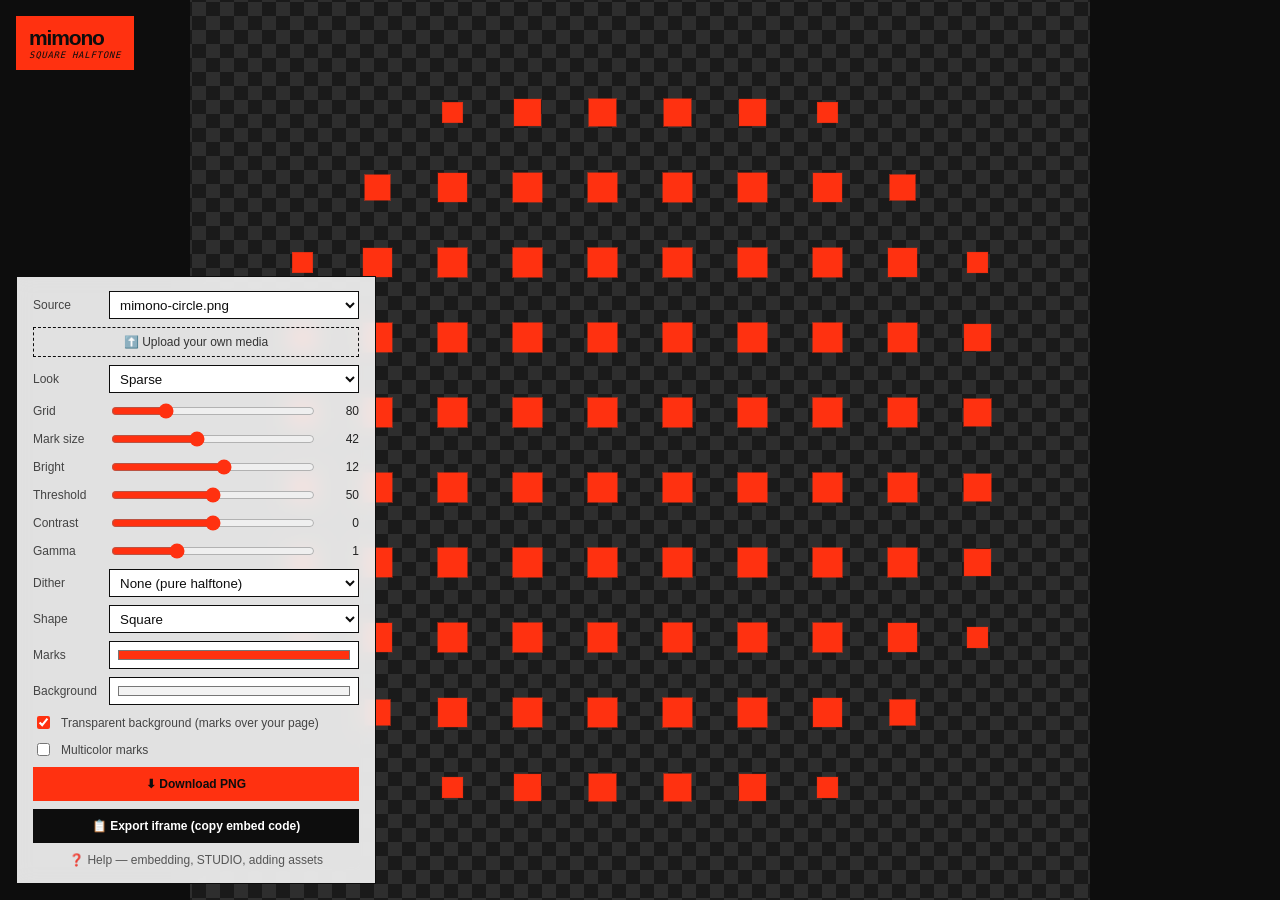
==== webgl/index.html @ 33c5feed "Expand halftone detail range" ====
<!DOCTYPE html>
<html lang="en">
<head>
  <meta charset="UTF-8">
  <meta name="viewport" content="width=device-width, initial-scale=1.0">
  <title>mimono halftone playground</title>
  <style>
    :root {
      --base-gray: #f3f3f3;
      --play-red: #ff3110;
      --text-red: #c32308;
      --ink: #0d0d0d;
    }
    * { box-sizing: border-box; }
    body {
      margin: 0;
      font-family: 'Inter', 'Helvetica', -apple-system, BlinkMacSystemFont, sans-serif;
      min-height: 100vh;
      display: grid;
      place-items: center;
      overflow: hidden;
      background: var(--ink);
      color: var(--ink);
    }

    /* Keep the stage 1:1 so the default artwork stays geometrically balanced. */
    .hero {
      position: relative;
      width: min(100vw, 100vh);
      aspect-ratio: 1;
      background: var(--base-gray);
      overflow: hidden;
    }
    .hero halftone-fx {
      position: absolute;
      inset: 0;
      z-index: 0;
    }
    /* Checkerboard shows through when the background is transparent */
    .hero.checker {
      background: repeating-conic-gradient(#1a1a1a 0% 25%, #2e2e2e 0% 50%) 50% / 28px 28px;
    }
    .brand-lockup {
      position: fixed;
      top: 16px;
      left: 16px;
      z-index: 11;
      display: grid;
      gap: 3px;
      padding: 11px 13px 10px;
      background: var(--play-red);
      color: var(--ink);
      line-height: 1;
    }
    .brand-name {
      font-size: 21px;
      font-weight: 800;
      letter-spacing: -0.055em;
    }
    .brand-concept {
      font-family: 'IBM Plex Mono', ui-monospace, 'SFMono-Regular', monospace;
      font-size: 9px;
      font-style: italic;
      letter-spacing: 0.08em;
      text-transform: uppercase;
    }
    /* Control panel */
    .panel {
      position: fixed;
      bottom: 16px;
      left: 16px;
      z-index: 10;
      background: rgba(243, 243, 243, 0.92);
      backdrop-filter: blur(10px);
      border: 1px solid var(--ink);
      padding: 14px 16px;
      display: grid;
      grid-template-columns: auto 1fr auto;
      gap: 8px 12px;
      align-items: center;
      font-size: 12px;
      width: min(360px, calc(100vw - 32px));
    }
    .panel label { color: #444; }
    .panel input[type="range"] { width: 100%; accent-color: var(--play-red); }
    .panel input[type="checkbox"] { accent-color: var(--play-red); }
    .panel output { min-width: 34px; text-align: right; color: #222; font-variant-numeric: tabular-nums; }
    .panel select, .panel input[type="color"] {
      grid-column: 2 / 4;
      background: #fff; color: var(--ink); border: 1px solid var(--ink);
      border-radius: 0; padding: 4px 6px; width: 100%; height: 28px;
    }
    .panel .row-check { grid-column: 1 / 4; display: flex; gap: 8px; align-items: center; color: #444; }
    .panel .help-link {
      grid-column: 1 / 4; text-align: center; color: #555;
      text-decoration: none; padding: 2px;
    }
    .panel .help-link:hover { color: var(--text-red); }
    .panel .export-btn {
      grid-column: 1 / 4; padding: 9px; border: 1px solid var(--play-red); border-radius: 0;
      background: var(--play-red); color: var(--ink); font-weight: 700; font-size: 12px; cursor: pointer;
    }
    .panel .export-btn:hover { background: var(--ink); border-color: var(--ink); color: #fff; }
    .panel .embed-btn { background: var(--ink); border-color: var(--ink); color: #fff; }
    .panel .embed-btn:hover { background: var(--play-red); border-color: var(--play-red); color: var(--ink); }
    .panel .upload-btn {
      grid-column: 1 / 4; padding: 7px; border: 1px dashed var(--ink); border-radius: 0;
      background: transparent; color: #333; font-size: 12px; cursor: pointer;
    }
    .panel .upload-btn:hover { border-color: var(--play-red); color: var(--text-red); }
    .panel .upload-btn:disabled { cursor: wait; opacity: 0.6; }
    .panel .upload-btn.error { border-color: #a00; color: #a00; }
    @media (min-width: 601px) and (max-height: 520px) {
      .panel { max-height: calc(100vh - 32px); overflow-y: auto; }
      .brand-lockup { left: auto; right: 16px; }
    }
    @media (max-width: 600px) {
      body {
        display: block;
        min-height: 100vh;
        overflow-x: hidden;
        overflow-y: auto;
        background: var(--base-gray);
      }
      .hero { width: 100vw; }
      .brand-lockup {
        position: absolute;
        top: 12px;
        left: 12px;
      }
      .panel {
        position: relative;
        inset: auto;
        width: 100%;
        max-height: none;
        overflow: visible;
        border-right: 0;
        border-bottom: 0;
        border-left: 0;
      }
    }
  </style>
</head>
<body>

  <section class="hero checker">
    <halftone-fx id="fx"
      src="./assets/mimono-circle.png"
      grid="80"
      shape="square"
      threshold="50"
      mark-size="42"
      brightness="12"
      dot-color="#ff3110"
      background="transparent"></halftone-fx>
  </section>

  <div class="brand-lockup" aria-label="mimono">
    <span class="brand-name">mimono</span>
    <span class="brand-concept">square halftone</span>
  </div>

  <div class="panel">
    <label for="srcSelect">Source</label>
    <select id="srcSelect">
      <option value="./assets/mimono-circle.png" selected>mimono-circle.png</option>
      <option value="./assets/mimono-radial-gradient.png">mimono-radial-gradient.png</option>
      <option value="./assets/demo.mp4">demo.mp4</option>
      <option value="./assets/horse.mp4">horse.mp4</option>
    </select>

    <button class="upload-btn" id="uploadBtn" type="button">⬆️ Upload your own media</button>
    <input type="file" id="uploadInput" accept="image/png,image/jpeg,image/webp,image/gif,image/avif,video/mp4,video/webm,video/quicktime" hidden>

    <label for="preset">Look</label>
    <select id="preset">
      <option value="custom">Custom</option>
      <option value="sparse" selected>Sparse</option>
      <option value="detail">High detail</option>
      <option value="artistic">Artistic grain</option>
    </select>

    <label for="grid">Grid</label>
    <input type="range" id="grid" min="1" max="320" value="80">
    <output id="gridOut">80</output>

    <label for="markSize">Mark size</label>
    <input type="range" id="markSize" min="1" max="100" value="42">
    <output id="markSizeOut">42</output>

    <label for="brightness">Bright</label>
    <input type="range" id="brightness" min="-100" max="100" value="12">
    <output id="brightnessOut">12</output>

    <label for="threshold">Threshold</label>
    <input type="range" id="threshold" min="0" max="100" value="50">
    <output id="thresholdOut">50</output>

    <label for="contrast">Contrast</label>
    <input type="range" id="contrast" min="-100" max="100" value="0">
    <output id="contrastOut">0</output>

    <label for="gamma">Gamma</label>
    <input type="range" id="gamma" min="0.1" max="3" step="0.1" value="1">
    <output id="gammaOut">1</output>

    <label for="dither">Dither</label>
    <select id="dither">
      <option value="none" selected>None (pure halftone)</option>
      <option value="bayer4">Bayer 4&times;4 (retro)</option>
      <option value="bayer8">Bayer 8&times;8 (finer)</option>
      <option value="grain">Grain (blue-noise, stable)</option>
      <option value="noise">Noise (animated flicker)</option>
    </select>

    <label for="shape">Shape</label>
    <select id="shape">
      <option value="square" selected>Square</option>
      <option value="circle">Circle (legacy)</option>
    </select>

    <label for="dotColor">Marks</label>
    <input type="color" id="dotColor" value="#ff3110">

    <label for="bgColor">Background</label>
    <input type="color" id="bgColor" value="#f3f3f3" disabled>

    <div class="row-check">
      <input type="checkbox" id="transparentBg" checked>
      <label for="transparentBg">Transparent background (marks over your page)</label>
    </div>

    <div class="row-check">
      <input type="checkbox" id="multicolor">
      <label for="multicolor">Multicolor marks</label>
    </div>

    <button class="export-btn" id="downloadPng">⬇ Download PNG</button>
    <button class="export-btn embed-btn" id="exportIframe">📋 Export iframe (copy embed code)</button>

    <a class="help-link" href="./help.html">❓ Help — embedding, STUDIO, adding assets</a>
  </div>

  <script src="./halftone-fx.js"></script>
  <script>
    const fx = document.getElementById('fx');
    const presetSelect = document.getElementById('preset');
    let applyingPreset = false;
    const bind = (id, attr) => {
      const el = document.getElementById(id);
      const out = document.getElementById(id + 'Out');
      el.addEventListener('input', () => {
        fx.setAttribute(attr, el.value);
        if (out) out.textContent = el.value;
        if (!applyingPreset) presetSelect.value = 'custom';
      });
    };
    bind('grid', 'grid');
    bind('markSize', 'mark-size');
    bind('brightness', 'brightness');
    bind('threshold', 'threshold');
    bind('contrast', 'contrast');
    bind('gamma', 'gamma');
    bind('dither', 'dither');
    bind('shape', 'shape');
    bind('dotColor', 'dot-color');
    bind('bgColor', 'background');

    const PRESETS = {
      sparse:   { grid: 80, markSize: 42, brightness: 12, threshold: 50, contrast: 0,  gamma: 1, dither: 'none' },
      detail:   { grid: 3,  markSize: 78, brightness: 0,  threshold: 0,  contrast: 10, gamma: 1, dither: 'none' },
      artistic: { grid: 3,  markSize: 55, brightness: 20, threshold: 0,  contrast: 15, gamma: 1, dither: 'grain' },
    };
    presetSelect.addEventListener('change', () => {
      const values = PRESETS[presetSelect.value];
      if (!values) return;
      applyingPreset = true;
      for (const [id, value] of Object.entries(values)) {
        const el = document.getElementById(id);
        el.value = value;
        el.dispatchEvent(new Event('input', { bubbles: true }));
      }
      applyingPreset = false;
    });

    document.getElementById('multicolor').addEventListener('change', e => {
      e.target.checked ? fx.setAttribute('multicolor', '') : fx.removeAttribute('multicolor');
    });

    const bgColorInput = document.getElementById('bgColor');
    document.getElementById('transparentBg').addEventListener('change', e => {
      bgColorInput.disabled = e.target.checked;
      fx.setAttribute('background', e.target.checked ? 'transparent' : bgColorInput.value);
      document.querySelector('.hero').classList.toggle('checker', e.target.checked);
    });

    // Track what's playing so Export iframe can reference it by URL.
    let currentSrc = './assets/mimono-circle.png';

    document.getElementById('srcSelect').addEventListener('change', e => {
      currentSrc = e.target.value;
      fx.removeAttribute('type');
      fx.setAttribute('src', currentSrc);
    });

    // Populate the Source dropdown from the repo's assets folder on GitHub,
    // so committing a new file there makes it appear here — no code changes.
    const ASSETS_API = 'https://api.github.com/repos/playbox-dev/halftone-dithering-fx/contents/webgl/assets';
    const MEDIA_RE = /\.(mp4|webm|ogv|mov|m4v|png|jpe?g|gif|webp|avif)$/i;
    (async () => {
      try {
        const r = await fetch(ASSETS_API, { headers: { Accept: 'application/vnd.github+json' } });
        if (!r.ok) return; // keep the built-in options
        const repoNames = (await r.json())
          .filter(f => f.type === 'file' && MEDIA_RE.test(f.name))
          .map(f => f.name);
        if (!repoNames.length) return;
        const sel = document.getElementById('srcSelect');
        // Preserve bundled options during the short GitHub API cache window after deploy.
        const bundledNames = [...sel.options]
          .filter(o => o.value.startsWith('./assets/'))
          .map(o => o.value.slice('./assets/'.length));
        const names = [...new Set([...bundledNames, ...repoNames])];
        names.sort((a, b) => {
          if (a === 'mimono-circle.png') return -1;
          if (b === 'mimono-circle.png') return 1;
          return a.localeCompare(b);
        });
        // Keep uploaded entries (absolute URLs) — repo-asset options are rebuilt.
        const uploaded = [...sel.options].filter(o => /^https?:/i.test(o.value));
        sel.innerHTML = '';
        for (const n of names) {
          const o = document.createElement('option');
          o.value = './assets/' + n;
          o.textContent = n;
          sel.appendChild(o);
        }
        for (const o of uploaded) sel.appendChild(o);
        if (/^https?:/i.test(currentSrc)) {
          sel.value = currentSrc;
        } else {
          const currentName = currentSrc.startsWith('./assets/')
            ? currentSrc.slice('./assets/'.length) : '';
          sel.value = currentName && names.includes(currentName)
            ? currentSrc
            : names.includes('mimono-circle.png')
              ? './assets/mimono-circle.png' : './assets/' + names[0];
          if (sel.value !== currentSrc) sel.dispatchEvent(new Event('change'));
        }
      } catch { /* offline — built-in options remain */ }
    })();

    // --- Upload your own media ---
    // Files go through a rate-limited Supabase Edge Function (max 50MB,
    // image/video only) and come back as a public URL, so exported embeds
    // work anywhere — not just with the repo's bundled assets.
    // The anon key is public by design; the function enforces all limits.
    const UPLOAD_ENDPOINT = 'https://kscnqkuxhelifwdwsvmp.supabase.co/functions/v1/halftone-upload';
    const UPLOAD_ANON_KEY = 'eyJhbGciOiJIUzI1NiIsInR5cCI6IkpXVCJ9.eyJpc3MiOiJzdXBhYmFzZSIsInJlZiI6ImtzY25xa3V4aGVsaWZ3ZHdzdm1wIiwicm9sZSI6ImFub24iLCJpYXQiOjE3NzE2NTAzMzIsImV4cCI6MjA4NzIyNjMzMn0.qsmzoiMhF3S-9sqVNAZLSNPVSW8iq_Fa54GVrpG9yKY';
    const UPLOAD_MAX_BYTES = 50 * 1024 * 1024;

    const uploadBtn = document.getElementById('uploadBtn');
    const uploadInput = document.getElementById('uploadInput');
    const uploadIdle = uploadBtn.textContent;

    let uploadStatusTimer = 0;
    function uploadStatus(text, isError) {
      clearTimeout(uploadStatusTimer); // a stale reset must not clobber this status
      uploadBtn.textContent = text;
      uploadBtn.classList.toggle('error', !!isError);
      if (isError) uploadStatusTimer = setTimeout(() => {
        uploadBtn.textContent = uploadIdle;
        uploadBtn.classList.remove('error');
      }, 4000);
    }

    uploadBtn.addEventListener('click', () => uploadInput.click());
    uploadInput.addEventListener('change', async () => {
      const file = uploadInput.files[0];
      uploadInput.value = '';
      if (!file) return;
      if (file.size > UPLOAD_MAX_BYTES) return uploadStatus('✗ Over the 50MB limit', true);

      uploadBtn.disabled = true;
      uploadStatus('⏳ Uploading…');
      try {
        const r = await fetch(UPLOAD_ENDPOINT, {
          method: 'POST',
          headers: {
            Authorization: 'Bearer ' + UPLOAD_ANON_KEY,
            'Content-Type': file.type || 'application/octet-stream',
          },
          body: file,
        });
        const data = await r.json().catch(() => ({}));
        if (!r.ok) throw new Error(data.error || ('Upload failed (' + r.status + ')'));

        const sel = document.getElementById('srcSelect');
        const o = document.createElement('option');
        o.value = data.url;
        o.textContent = '⬆ ' + file.name;
        sel.appendChild(o);
        sel.value = data.url;
        sel.dispatchEvent(new Event('change'));
        uploadStatus(uploadIdle);
      } catch (err) {
        uploadStatus('✗ ' + err.message, true);
      } finally {
        uploadBtn.disabled = false;
      }
    });

    // --- Download PNG ---
    const downloadBtn = document.getElementById('downloadPng');
    downloadBtn.addEventListener('click', async () => {
      const label = downloadBtn.textContent;
      downloadBtn.disabled = true;
      downloadBtn.textContent = 'Rendering PNG…';
      try {
        const blob = await fx.snapshot();
        const url = URL.createObjectURL(blob);
        const link = document.createElement('a');
        link.href = url;
        link.download = 'mimono-halftone.png';
        document.body.appendChild(link);
        link.click();
        link.remove();
        setTimeout(() => URL.revokeObjectURL(url), 1000);
        downloadBtn.textContent = '✓ PNG downloaded';
      } catch (err) {
        console.error(err);
        downloadBtn.textContent = '✗ Download failed';
      } finally {
        downloadBtn.disabled = false;
        setTimeout(() => { downloadBtn.textContent = label; }, 2500);
      }
    });

    // --- Export iframe ---
    // Emits only params that differ from embed.html's defaults, so URLs stay short.
    const EMBED_DEFAULTS = { src: './assets/mimono-circle.png', grid: '80', shape: 'square',
                             size: '42', threshold: '50', dot: 'ff3110', bg: 'transparent', brightness: '12',
                             contrast: '0', gamma: '1', dither: 'none' };
    const CANONICAL_EMBED = 'https://playbox-dev.github.io/halftone-dithering-fx/webgl/embed.html';

    function buildEmbedCode() {
      const local = /^(localhost|127\.|0\.0\.0\.0|\[::1\])/.test(location.hostname);
      const base = local ? CANONICAL_EMBED : new URL('embed.html', location.href).href;
      const p = new URLSearchParams();
      if (currentSrc !== EMBED_DEFAULTS.src) p.set('src', currentSrc);
      const vals = {
        grid: document.getElementById('grid').value,
        shape: document.getElementById('shape').value,
        size: document.getElementById('markSize').value,
        threshold: document.getElementById('threshold').value,
        dot: document.getElementById('dotColor').value.slice(1),
        bg: document.getElementById('transparentBg').checked
          ? 'transparent' : document.getElementById('bgColor').value.slice(1),
        brightness: document.getElementById('brightness').value,
        contrast: document.getElementById('contrast').value,
        gamma: document.getElementById('gamma').value,
        dither: document.getElementById('dither').value,
      };
      for (const [k, v] of Object.entries(vals)) {
        if (v !== EMBED_DEFAULTS[k]) p.set(k, v);
      }
      if (document.getElementById('multicolor').checked) p.set('multicolor', '');
      const q = p.toString().replace(/=(?=&|$)/g, '').replace(/%2F/gi, '/');
      return `<iframe src="${base}${q ? '?' + q : ''}"\n` +
             `        style="width:100%;aspect-ratio:1/1;display:block;border:0;pointer-events:none"\n` +
             `        allow="autoplay" loading="lazy" title="mimono halftone visual"></iframe>`;
    }

    const exportBtn = document.getElementById('exportIframe');
    exportBtn.addEventListener('click', async () => {
      const code = buildEmbedCode();
      window.__lastExport = code;
      const label = exportBtn.textContent;
      const done = '✓ Copied! Paste into your site builder';
      try {
        await navigator.clipboard.writeText(code);
        exportBtn.textContent = done;
      } catch {
        window.prompt('Copy the embed code:', code);
        exportBtn.textContent = done;
      }
      setTimeout(() => { exportBtn.textContent = label; }, 2500);
    });
  </script>
</body>
</html>
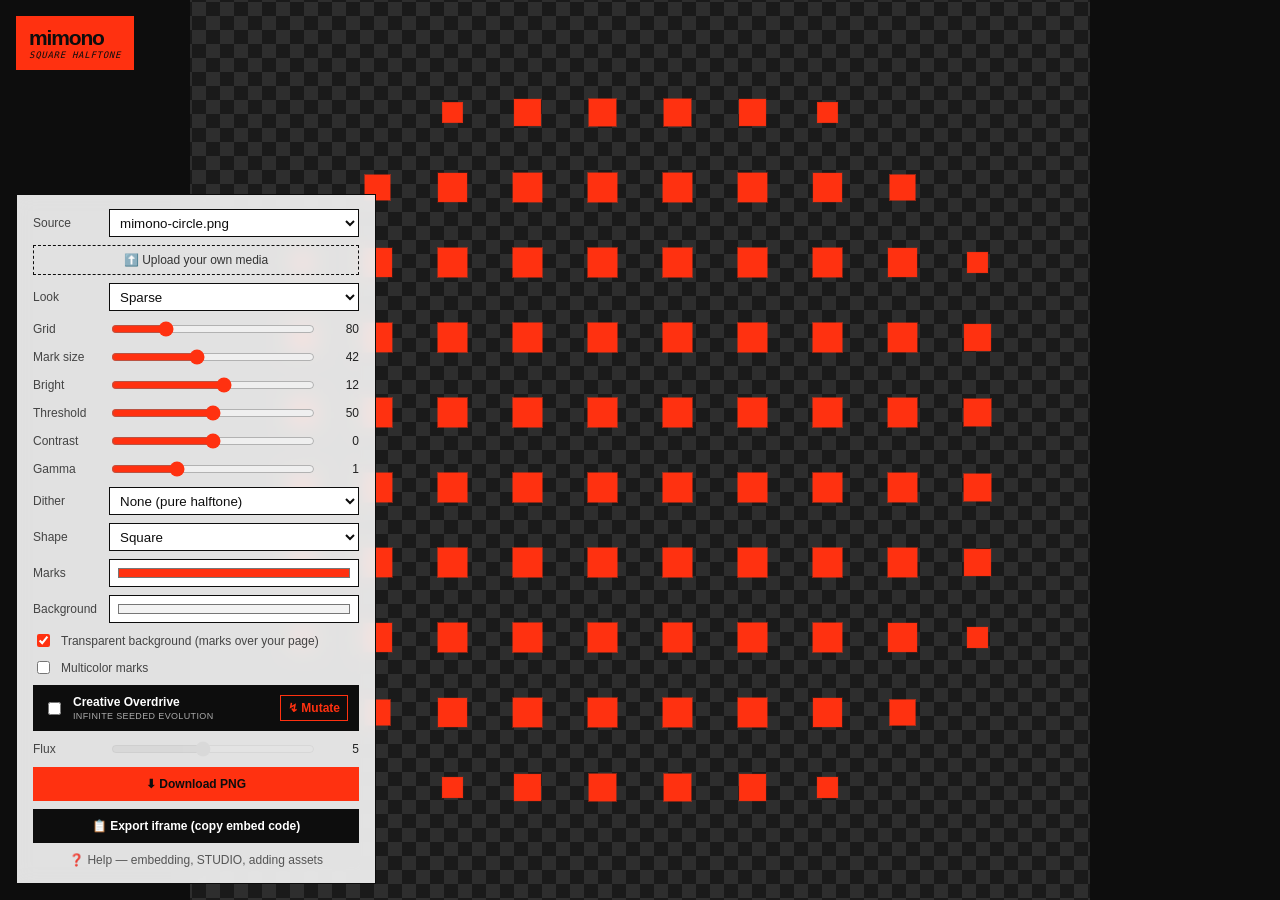
==== commit 5a5979fa: "Add Creative Overdrive mode" ====
--- a/webgl/index.html
+++ b/webgl/index.html
@@ -110,6 +110,27 @@
     .panel .upload-btn:hover { border-color: var(--play-red); color: var(--text-red); }
     .panel .upload-btn:disabled { cursor: wait; opacity: 0.6; }
     .panel .upload-btn.error { border-color: #a00; color: #a00; }
+    .panel .overdrive-row {
+      grid-column: 1 / 4;
+      display: grid;
+      grid-template-columns: auto 1fr auto;
+      gap: 9px;
+      align-items: center;
+      padding: 9px 10px;
+      border: 1px solid var(--ink);
+      background: var(--ink);
+      color: #fff;
+    }
+    .panel .overdrive-row label { display: grid; gap: 2px; color: #fff; cursor: pointer; }
+    .panel .overdrive-row small { color: #aaa; font-size: 9px; letter-spacing: 0.04em; text-transform: uppercase; }
+    .panel .overdrive-row button {
+      border: 1px solid var(--play-red); border-radius: 0; padding: 5px 7px;
+      background: transparent; color: var(--play-red); font: inherit; font-weight: 700; cursor: pointer;
+    }
+    .panel .overdrive-row.active { background: var(--play-red); color: var(--ink); }
+    .panel .overdrive-row.active label, .panel .overdrive-row.active small { color: var(--ink); }
+    .panel .overdrive-row.active button { border-color: var(--ink); color: var(--ink); }
+    .panel input[type="range"]:disabled { opacity: 0.35; }
     @media (min-width: 601px) and (max-height: 520px) {
       .panel { max-height: calc(100vh - 32px); overflow-y: auto; }
       .brand-lockup { left: auto; right: 16px; }
@@ -178,6 +199,11 @@
       <option value="sparse" selected>Sparse</option>
       <option value="detail">High detail</option>
       <option value="artistic">Artistic grain</option>
+      <option value="newsprint">Newsprint</option>
+      <option value="constellation">Constellation</option>
+      <option value="softfield">Soft field</option>
+      <option value="hardcontrast">Hard contrast</option>
+      <option value="mosaic">Mosaic</option>
     </select>
 
     <label for="grid">Grid</label>
@@ -235,6 +261,19 @@
       <label for="multicolor">Multicolor marks</label>
     </div>
 
+    <div class="overdrive-row" id="overdriveRow">
+      <input type="checkbox" id="overdrive">
+      <label for="overdrive">
+        <strong>Creative Overdrive</strong>
+        <small>Infinite seeded evolution</small>
+      </label>
+      <button type="button" id="mutateOverdrive" title="Generate a new deterministic variation">↯ Mutate</button>
+    </div>
+
+    <label for="flux">Flux</label>
+    <input type="range" id="flux" min="1" max="10" value="5" disabled>
+    <output id="fluxOut">5</output>
+
     <button class="export-btn" id="downloadPng">⬇ Download PNG</button>
     <button class="export-btn embed-btn" id="exportIframe">📋 Export iframe (copy embed code)</button>
 
@@ -245,14 +284,35 @@
   <script>
     const fx = document.getElementById('fx');
     const presetSelect = document.getElementById('preset');
+    const overdriveToggle = document.getElementById('overdrive');
+    const overdriveRow = document.getElementById('overdriveRow');
+    const fluxInput = document.getElementById('flux');
+    const fluxOut = document.getElementById('fluxOut');
     let applyingPreset = false;
+
+    function setOverdrive(enabled) {
+      overdriveToggle.checked = enabled;
+      fluxInput.disabled = !enabled;
+      overdriveRow.classList.toggle('active', enabled);
+      if (enabled) {
+        if (!fx.hasAttribute('seed')) fx.setAttribute('seed', String(randomSeed()));
+        fx.setAttribute('flux', fluxInput.value);
+        fx.setAttribute('overdrive', '');
+      } else {
+        fx.removeAttribute('overdrive');
+      }
+    }
+
     const bind = (id, attr) => {
       const el = document.getElementById(id);
       const out = document.getElementById(id + 'Out');
       el.addEventListener('input', () => {
         fx.setAttribute(attr, el.value);
         if (out) out.textContent = el.value;
-        if (!applyingPreset) presetSelect.value = 'custom';
+        if (!applyingPreset) {
+          presetSelect.value = 'custom';
+          if (overdriveToggle.checked) setOverdrive(false);
+        }
       });
     };
     bind('grid', 'grid');
@@ -267,15 +327,27 @@
     bind('bgColor', 'background');
 
     const PRESETS = {
-      sparse:   { grid: 80, markSize: 42, brightness: 12, threshold: 50, contrast: 0,  gamma: 1, dither: 'none' },
-      detail:   { grid: 3,  markSize: 78, brightness: 0,  threshold: 0,  contrast: 10, gamma: 1, dither: 'none' },
-      artistic: { grid: 3,  markSize: 55, brightness: 20, threshold: 0,  contrast: 15, gamma: 1, dither: 'grain' },
+      sparse:        { grid: 80, markSize: 42, brightness: 12, threshold: 50, contrast: 0,  gamma: 1,   dither: 'none',   shape: 'square', multicolor: false },
+      detail:        { grid: 3,  markSize: 78, brightness: 0,  threshold: 0,  contrast: 10, gamma: 1,   dither: 'none',   shape: 'square', multicolor: false },
+      artistic:      { grid: 3,  markSize: 55, brightness: 20, threshold: 0,  contrast: 15, gamma: 1,   dither: 'grain',  shape: 'square', multicolor: false },
+      newsprint:     { grid: 6,  markSize: 82, brightness: 6,  threshold: 0,  contrast: 38, gamma: 0.9, dither: 'bayer4', shape: 'square', multicolor: false },
+      constellation: { grid: 5,  markSize: 38, brightness: 26, threshold: 0,  contrast: 26, gamma: 1.2, dither: 'grain',  shape: 'square', multicolor: false },
+      softfield:     { grid: 11, markSize: 72, brightness: 18, threshold: 4,  contrast: -8, gamma: 1.6, dither: 'none',   shape: 'square', multicolor: false },
+      hardcontrast:  { grid: 4,  markSize: 90, brightness: -4, threshold: 3,  contrast: 58, gamma: 0.8, dither: 'bayer8', shape: 'square', multicolor: false },
+      mosaic:        { grid: 28, markSize: 92, brightness: 0,  threshold: 12, contrast: 34, gamma: 0.9, dither: 'none',   shape: 'square', multicolor: false },
     };
     presetSelect.addEventListener('change', () => {
       const values = PRESETS[presetSelect.value];
       if (!values) return;
+      setOverdrive(false);
       applyingPreset = true;
       for (const [id, value] of Object.entries(values)) {
+        if (id === 'multicolor') {
+          const input = document.getElementById('multicolor');
+          input.checked = value;
+          input.dispatchEvent(new Event('change', { bubbles: true }));
+          continue;
+        }
         const el = document.getElementById(id);
         el.value = value;
         el.dispatchEvent(new Event('input', { bubbles: true }));
@@ -285,6 +357,23 @@
 
     document.getElementById('multicolor').addEventListener('change', e => {
       e.target.checked ? fx.setAttribute('multicolor', '') : fx.removeAttribute('multicolor');
+      if (!applyingPreset) presetSelect.value = 'custom';
+    });
+
+    function randomSeed() {
+      const values = new Uint32Array(1);
+      crypto.getRandomValues(values);
+      return values[0] || 1;
+    }
+
+    overdriveToggle.addEventListener('change', () => setOverdrive(overdriveToggle.checked));
+    fluxInput.addEventListener('input', () => {
+      fluxOut.textContent = fluxInput.value;
+      fx.setAttribute('flux', fluxInput.value);
+    });
+    document.getElementById('mutateOverdrive').addEventListener('click', () => {
+      fx.setAttribute('seed', String(randomSeed()));
+      setOverdrive(true);
     });
 
     const bgColorInput = document.getElementById('bgColor');
@@ -465,6 +554,11 @@
         if (v !== EMBED_DEFAULTS[k]) p.set(k, v);
       }
       if (document.getElementById('multicolor').checked) p.set('multicolor', '');
+      if (overdriveToggle.checked) {
+        p.set('overdrive', '1');
+        p.set('flux', fluxInput.value);
+        p.set('seed', fx.getAttribute('seed') || '1');
+      }
       const q = p.toString().replace(/=(?=&|$)/g, '').replace(/%2F/gi, '/');
       return `<iframe src="${base}${q ? '?' + q : ''}"\n` +
              `        style="width:100%;aspect-ratio:1/1;display:block;border:0;pointer-events:none"\n` +
@@ -475,6 +569,7 @@
     exportBtn.addEventListener('click', async () => {
       const code = buildEmbedCode();
       window.__lastExport = code;
+      exportBtn.dataset.lastExport = code;
       const label = exportBtn.textContent;
       const done = '✓ Copied! Paste into your site builder';
       try {
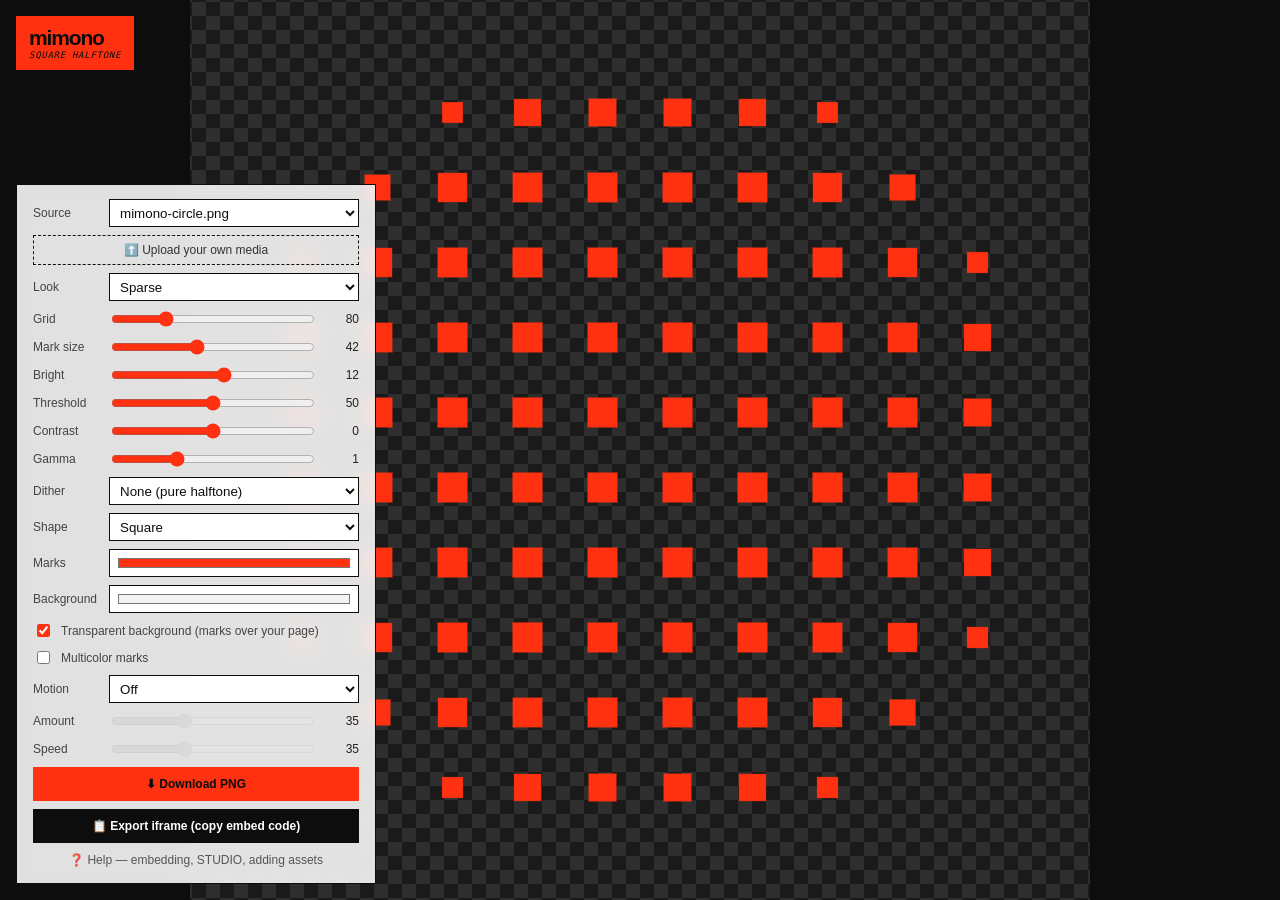
==== commit 1e214256: "Replace Creative Overdrive with motion fields" ====
--- a/webgl/index.html
+++ b/webgl/index.html
@@ -110,26 +110,6 @@
     .panel .upload-btn:hover { border-color: var(--play-red); color: var(--text-red); }
     .panel .upload-btn:disabled { cursor: wait; opacity: 0.6; }
     .panel .upload-btn.error { border-color: #a00; color: #a00; }
-    .panel .overdrive-row {
-      grid-column: 1 / 4;
-      display: grid;
-      grid-template-columns: auto 1fr auto;
-      gap: 9px;
-      align-items: center;
-      padding: 9px 10px;
-      border: 1px solid var(--ink);
-      background: var(--ink);
-      color: #fff;
-    }
-    .panel .overdrive-row label { display: grid; gap: 2px; color: #fff; cursor: pointer; }
-    .panel .overdrive-row small { color: #aaa; font-size: 9px; letter-spacing: 0.04em; text-transform: uppercase; }
-    .panel .overdrive-row button {
-      border: 1px solid var(--play-red); border-radius: 0; padding: 5px 7px;
-      background: transparent; color: var(--play-red); font: inherit; font-weight: 700; cursor: pointer;
-    }
-    .panel .overdrive-row.active { background: var(--play-red); color: var(--ink); }
-    .panel .overdrive-row.active label, .panel .overdrive-row.active small { color: var(--ink); }
-    .panel .overdrive-row.active button { border-color: var(--ink); color: var(--ink); }
     .panel input[type="range"]:disabled { opacity: 0.35; }
     @media (min-width: 601px) and (max-height: 520px) {
       .panel { max-height: calc(100vh - 32px); overflow-y: auto; }
@@ -197,13 +177,12 @@
     <select id="preset">
       <option value="custom">Custom</option>
       <option value="sparse" selected>Sparse</option>
-      <option value="detail">High detail</option>
-      <option value="artistic">Artistic grain</option>
-      <option value="newsprint">Newsprint</option>
-      <option value="constellation">Constellation</option>
-      <option value="softfield">Soft field</option>
-      <option value="hardcontrast">Hard contrast</option>
-      <option value="mosaic">Mosaic</option>
+      <option value="detail">Detail</option>
+      <option value="grain">Grain</option>
+      <option value="bayer4">Bayer 4&times;4</option>
+      <option value="bayer8">Bayer 8&times;8</option>
+      <option value="poster">Poster</option>
+      <option value="blocks">Blocks</option>
     </select>
 
     <label for="grid">Grid</label>
@@ -261,18 +240,23 @@
       <label for="multicolor">Multicolor marks</label>
     </div>
 
-    <div class="overdrive-row" id="overdriveRow">
-      <input type="checkbox" id="overdrive">
-      <label for="overdrive">
-        <strong>Creative Overdrive</strong>
-        <small>Infinite seeded evolution</small>
-      </label>
-      <button type="button" id="mutateOverdrive" title="Generate a new deterministic variation">↯ Mutate</button>
-    </div>
-
-    <label for="flux">Flux</label>
-    <input type="range" id="flux" min="1" max="10" value="5" disabled>
-    <output id="fluxOut">5</output>
+    <label for="motion">Motion</label>
+    <select id="motion">
+      <option value="off" selected>Off</option>
+      <option value="pulse">Pulse</option>
+      <option value="radial">Radial</option>
+      <option value="sweep">Sweep</option>
+      <option value="interference">Interference</option>
+      <option value="scan">Scan</option>
+    </select>
+
+    <label for="amount">Amount</label>
+    <input type="range" id="amount" min="0" max="100" value="35" disabled>
+    <output id="amountOut">35</output>
+
+    <label for="speed">Speed</label>
+    <input type="range" id="speed" min="0" max="100" value="35" disabled>
+    <output id="speedOut">35</output>
 
     <button class="export-btn" id="downloadPng">⬇ Download PNG</button>
     <button class="export-btn embed-btn" id="exportIframe">📋 Export iframe (copy embed code)</button>
@@ -284,22 +268,22 @@
   <script>
     const fx = document.getElementById('fx');
     const presetSelect = document.getElementById('preset');
-    const overdriveToggle = document.getElementById('overdrive');
-    const overdriveRow = document.getElementById('overdriveRow');
-    const fluxInput = document.getElementById('flux');
-    const fluxOut = document.getElementById('fluxOut');
+    const motionInput = document.getElementById('motion');
+    const amountInput = document.getElementById('amount');
+    const speedInput = document.getElementById('speed');
     let applyingPreset = false;
 
-    function setOverdrive(enabled) {
-      overdriveToggle.checked = enabled;
-      fluxInput.disabled = !enabled;
-      overdriveRow.classList.toggle('active', enabled);
-      if (enabled) {
-        if (!fx.hasAttribute('seed')) fx.setAttribute('seed', String(randomSeed()));
-        fx.setAttribute('flux', fluxInput.value);
-        fx.setAttribute('overdrive', '');
+    function setMotion(mode) {
+      const active = mode !== 'off';
+      motionInput.value = mode;
+      amountInput.disabled = !active;
+      speedInput.disabled = !active;
+      if (active) {
+        fx.setAttribute('motion', mode);
+        fx.setAttribute('amount', amountInput.value);
+        fx.setAttribute('speed', speedInput.value);
       } else {
-        fx.removeAttribute('overdrive');
+        fx.removeAttribute('motion');
       }
     }
 
@@ -311,7 +295,6 @@
         if (out) out.textContent = el.value;
         if (!applyingPreset) {
           presetSelect.value = 'custom';
-          if (overdriveToggle.checked) setOverdrive(false);
         }
       });
     };
@@ -327,19 +310,17 @@
     bind('bgColor', 'background');
 
     const PRESETS = {
-      sparse:        { grid: 80, markSize: 42, brightness: 12, threshold: 50, contrast: 0,  gamma: 1,   dither: 'none',   shape: 'square', multicolor: false },
-      detail:        { grid: 3,  markSize: 78, brightness: 0,  threshold: 0,  contrast: 10, gamma: 1,   dither: 'none',   shape: 'square', multicolor: false },
-      artistic:      { grid: 3,  markSize: 55, brightness: 20, threshold: 0,  contrast: 15, gamma: 1,   dither: 'grain',  shape: 'square', multicolor: false },
-      newsprint:     { grid: 6,  markSize: 82, brightness: 6,  threshold: 0,  contrast: 38, gamma: 0.9, dither: 'bayer4', shape: 'square', multicolor: false },
-      constellation: { grid: 5,  markSize: 38, brightness: 26, threshold: 0,  contrast: 26, gamma: 1.2, dither: 'grain',  shape: 'square', multicolor: false },
-      softfield:     { grid: 11, markSize: 72, brightness: 18, threshold: 4,  contrast: -8, gamma: 1.6, dither: 'none',   shape: 'square', multicolor: false },
-      hardcontrast:  { grid: 4,  markSize: 90, brightness: -4, threshold: 3,  contrast: 58, gamma: 0.8, dither: 'bayer8', shape: 'square', multicolor: false },
-      mosaic:        { grid: 28, markSize: 92, brightness: 0,  threshold: 12, contrast: 34, gamma: 0.9, dither: 'none',   shape: 'square', multicolor: false },
+      sparse: { grid: 80, markSize: 42,  brightness: 12, threshold: 50, contrast: 0,  gamma: 1,   dither: 'none',   shape: 'square', multicolor: false },
+      detail: { grid: 3,  markSize: 78,  brightness: 0,  threshold: 0,  contrast: 10, gamma: 1,   dither: 'none',   shape: 'square', multicolor: false },
+      grain:  { grid: 3,  markSize: 55,  brightness: 20, threshold: 0,  contrast: 15, gamma: 1,   dither: 'grain',  shape: 'square', multicolor: false },
+      bayer4: { grid: 6,  markSize: 82,  brightness: 6,  threshold: 0,  contrast: 38, gamma: 0.9, dither: 'bayer4', shape: 'square', multicolor: false },
+      bayer8: { grid: 4,  markSize: 86,  brightness: 2,  threshold: 0,  contrast: 46, gamma: 0.9, dither: 'bayer8', shape: 'square', multicolor: false },
+      poster: { grid: 8,  markSize: 100, brightness: -5, threshold: 24, contrast: 65, gamma: 0.8, dither: 'none',   shape: 'square', multicolor: false },
+      blocks: { grid: 28, markSize: 92,  brightness: 0,  threshold: 12, contrast: 34, gamma: 0.9, dither: 'none',   shape: 'square', multicolor: false },
     };
     presetSelect.addEventListener('change', () => {
       const values = PRESETS[presetSelect.value];
       if (!values) return;
-      setOverdrive(false);
       applyingPreset = true;
       for (const [id, value] of Object.entries(values)) {
         if (id === 'multicolor') {
@@ -360,20 +341,14 @@
       if (!applyingPreset) presetSelect.value = 'custom';
     });
 
-    function randomSeed() {
-      const values = new Uint32Array(1);
-      crypto.getRandomValues(values);
-      return values[0] || 1;
-    }
-
-    overdriveToggle.addEventListener('change', () => setOverdrive(overdriveToggle.checked));
-    fluxInput.addEventListener('input', () => {
-      fluxOut.textContent = fluxInput.value;
-      fx.setAttribute('flux', fluxInput.value);
-    });
-    document.getElementById('mutateOverdrive').addEventListener('click', () => {
-      fx.setAttribute('seed', String(randomSeed()));
-      setOverdrive(true);
+    motionInput.addEventListener('change', () => setMotion(motionInput.value));
+    amountInput.addEventListener('input', () => {
+      document.getElementById('amountOut').textContent = amountInput.value;
+      fx.setAttribute('amount', amountInput.value);
+    });
+    speedInput.addEventListener('input', () => {
+      document.getElementById('speedOut').textContent = speedInput.value;
+      fx.setAttribute('speed', speedInput.value);
     });
 
     const bgColorInput = document.getElementById('bgColor');
@@ -554,10 +529,11 @@
         if (v !== EMBED_DEFAULTS[k]) p.set(k, v);
       }
       if (document.getElementById('multicolor').checked) p.set('multicolor', '');
-      if (overdriveToggle.checked) {
-        p.set('overdrive', '1');
-        p.set('flux', fluxInput.value);
-        p.set('seed', fx.getAttribute('seed') || '1');
+      if (motionInput.value !== 'off') {
+        p.set('motion', motionInput.value);
+        p.set('amount', amountInput.value);
+        p.set('speed', speedInput.value);
+        p.set('phase', fx.motionPhase.toFixed(4));
       }
       const q = p.toString().replace(/=(?=&|$)/g, '').replace(/%2F/gi, '/');
       return `<iframe src="${base}${q ? '?' + q : ''}"\n` +
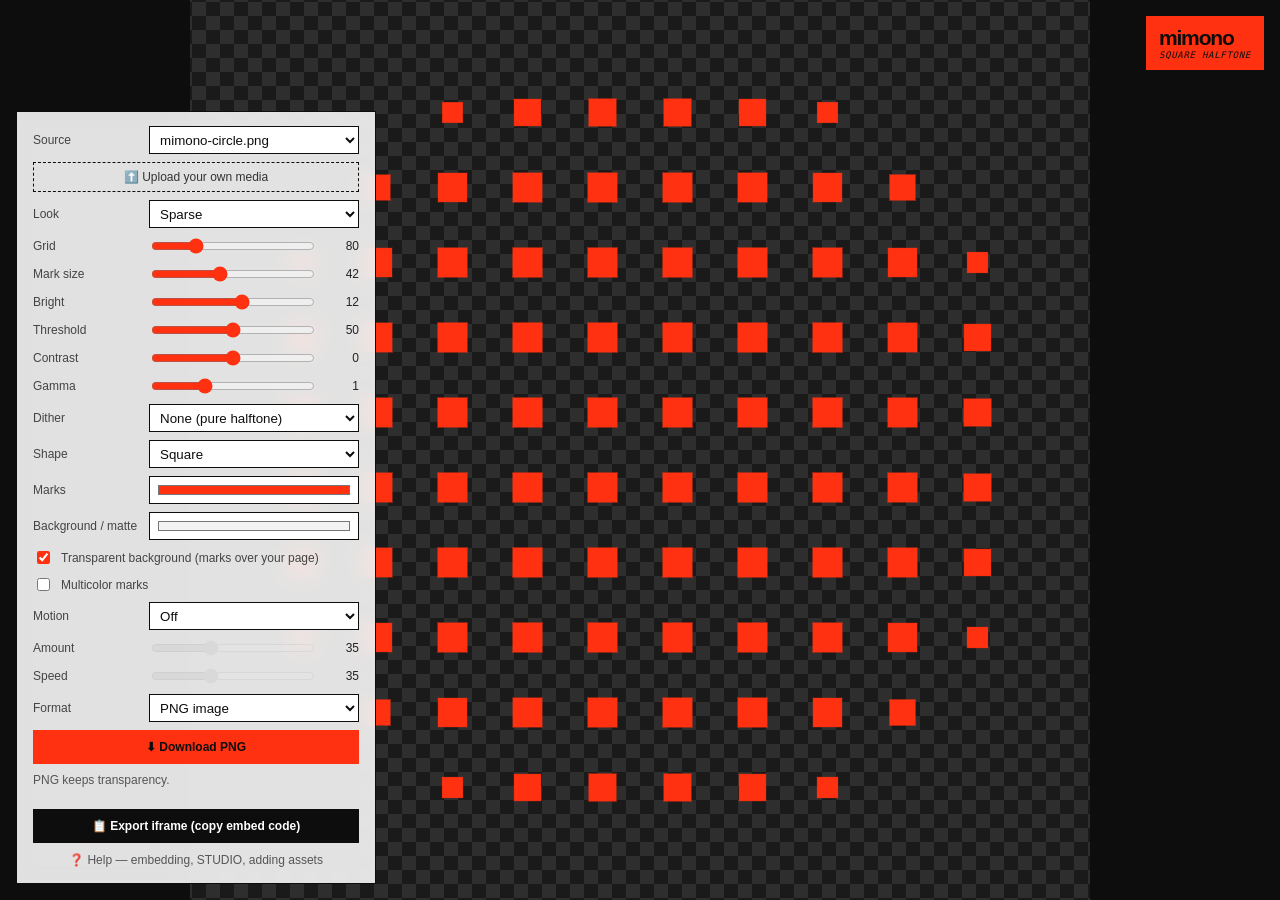
==== commit 2411cab4: "Add MP4 and GIF exports" ====
--- a/webgl/index.html
+++ b/webgl/index.html
@@ -80,6 +80,9 @@
       align-items: center;
       font-size: 12px;
       width: min(360px, calc(100vw - 32px));
+      max-height: calc(100vh - 32px);
+      overflow-y: auto;
+      scrollbar-width: thin;
     }
     .panel label { color: #444; }
     .panel input[type="range"] { width: 100%; accent-color: var(--play-red); }
@@ -96,11 +99,30 @@
       text-decoration: none; padding: 2px;
     }
     .panel .help-link:hover { color: var(--text-red); }
+    .panel .help-link[aria-disabled="true"] { opacity: 0.45; pointer-events: none; }
     .panel .export-btn {
       grid-column: 1 / 4; padding: 9px; border: 1px solid var(--play-red); border-radius: 0;
       background: var(--play-red); color: var(--ink); font-weight: 700; font-size: 12px; cursor: pointer;
     }
     .panel .export-btn:hover { background: var(--ink); border-color: var(--ink); color: #fff; }
+    .panel .export-btn:disabled { cursor: not-allowed; opacity: 0.55; }
+    .panel .export-btn:disabled:hover { background: var(--play-red); border-color: var(--play-red); color: var(--ink); }
+    .panel .export-btn.cancel-btn { background: #fff; border-color: var(--ink); color: var(--ink); }
+    .panel .export-status {
+      grid-column: 1 / 4;
+      min-height: 2.4em;
+      color: #555;
+      font-size: 12px;
+      line-height: 1.35;
+    }
+    .panel .export-status.error { color: #a00; }
+    .panel .export-progress {
+      grid-column: 1 / 4;
+      width: 100%;
+      height: 4px;
+      border: 0;
+      accent-color: var(--play-red);
+    }
     .panel .embed-btn { background: var(--ink); border-color: var(--ink); color: #fff; }
     .panel .embed-btn:hover { background: var(--play-red); border-color: var(--play-red); color: var(--ink); }
     .panel .upload-btn {
@@ -111,8 +133,7 @@
     .panel .upload-btn:disabled { cursor: wait; opacity: 0.6; }
     .panel .upload-btn.error { border-color: #a00; color: #a00; }
     .panel input[type="range"]:disabled { opacity: 0.35; }
-    @media (min-width: 601px) and (max-height: 520px) {
-      .panel { max-height: calc(100vh - 32px); overflow-y: auto; }
+    @media (min-width: 601px) {
       .brand-lockup { left: auto; right: 16px; }
     }
     @media (max-width: 600px) {
@@ -227,8 +248,8 @@
     <label for="dotColor">Marks</label>
     <input type="color" id="dotColor" value="#ff3110">
 
-    <label for="bgColor">Background</label>
-    <input type="color" id="bgColor" value="#f3f3f3" disabled>
+    <label for="bgColor">Background / matte</label>
+    <input type="color" id="bgColor" value="#f3f3f3">
 
     <div class="row-check">
       <input type="checkbox" id="transparentBg" checked>
@@ -258,13 +279,30 @@
     <input type="range" id="speed" min="0" max="100" value="35" disabled>
     <output id="speedOut">35</output>
 
-    <button class="export-btn" id="downloadPng">⬇ Download PNG</button>
+    <label for="exportFormat">Format</label>
+    <select id="exportFormat">
+      <option value="png" selected>PNG image</option>
+      <option value="mp4">MP4 video</option>
+      <option value="gif">Animated GIF</option>
+    </select>
+
+    <label for="exportDuration" id="exportDurationLabel" hidden>Length</label>
+    <select id="exportDuration" hidden>
+      <option value="3">3 seconds</option>
+      <option value="6" selected>6 seconds</option>
+      <option value="12">12 seconds</option>
+    </select>
+
+    <button class="export-btn" id="downloadMedia">⬇ Download PNG</button>
+    <div class="export-status" id="exportStatus" role="status" aria-live="polite" aria-atomic="true">PNG keeps transparency. Video and GIF use #f3f3f3 behind transparent marks.</div>
+    <progress class="export-progress" id="exportProgress" max="1" value="0" aria-label="Export progress" hidden></progress>
     <button class="export-btn embed-btn" id="exportIframe">📋 Export iframe (copy embed code)</button>
 
     <a class="help-link" href="./help.html">❓ Help — embedding, STUDIO, adding assets</a>
   </div>
 
-  <script src="./halftone-fx.js"></script>
+  <script src="./halftone-fx.js?v=7"></script>
+  <script src="./export-media.js?v=7"></script>
   <script>
     const fx = document.getElementById('fx');
     const presetSelect = document.getElementById('preset');
@@ -307,7 +345,6 @@
     bind('dither', 'dither');
     bind('shape', 'shape');
     bind('dotColor', 'dot-color');
-    bind('bgColor', 'background');
 
     const PRESETS = {
       sparse: { grid: 80, markSize: 42,  brightness: 12, threshold: 50, contrast: 0,  gamma: 1,   dither: 'none',   shape: 'square', multicolor: false },
@@ -352,8 +389,12 @@
     });
 
     const bgColorInput = document.getElementById('bgColor');
+    bgColorInput.addEventListener('input', () => {
+      if (!document.getElementById('transparentBg').checked) {
+        fx.setAttribute('background', bgColorInput.value);
+      }
+    });
     document.getElementById('transparentBg').addEventListener('change', e => {
-      bgColorInput.disabled = e.target.checked;
       fx.setAttribute('background', e.target.checked ? 'transparent' : bgColorInput.value);
       document.querySelector('.hero').classList.toggle('checker', e.target.checked);
     });
@@ -369,7 +410,7 @@
 
     // Populate the Source dropdown from the repo's assets folder on GitHub,
     // so committing a new file there makes it appear here — no code changes.
-    const ASSETS_API = 'https://api.github.com/repos/playbox-dev/halftone-dithering-fx/contents/webgl/assets';
+    const ASSETS_API = 'https://api.github.com/repos/playbox-dev/halftone-dithering-fx/contents/webgl/assets?ref=main';
     const MEDIA_RE = /\.(mp4|webm|ogv|mov|m4v|png|jpe?g|gif|webp|avif)$/i;
     (async () => {
       try {
@@ -426,6 +467,7 @@
     const uploadBtn = document.getElementById('uploadBtn');
     const uploadInput = document.getElementById('uploadInput');
     const uploadIdle = uploadBtn.textContent;
+    let uploadInProgress = false;
 
     let uploadStatusTimer = 0;
     function uploadStatus(text, isError) {
@@ -445,7 +487,9 @@
       if (!file) return;
       if (file.size > UPLOAD_MAX_BYTES) return uploadStatus('✗ Over the 50MB limit', true);
 
+      uploadInProgress = true;
       uploadBtn.disabled = true;
+      downloadBtn.disabled = true;
       uploadStatus('⏳ Uploading…');
       try {
         const r = await fetch(UPLOAD_ENDPOINT, {
@@ -470,35 +514,226 @@
       } catch (err) {
         uploadStatus('✗ ' + err.message, true);
       } finally {
+        uploadInProgress = false;
         uploadBtn.disabled = false;
-      }
-    });
-
-    // --- Download PNG ---
-    const downloadBtn = document.getElementById('downloadPng');
+        if (!activeExport) downloadBtn.disabled = false;
+      }
+    });
+
+    // --- Download PNG / MP4 / WebM / GIF ---
+    const panel = document.querySelector('.panel');
+    const exportFormat = document.getElementById('exportFormat');
+    const exportDuration = document.getElementById('exportDuration');
+    const exportDurationLabel = document.getElementById('exportDurationLabel');
+    const exportStatus = document.getElementById('exportStatus');
+    const exportProgress = document.getElementById('exportProgress');
+    const downloadBtn = document.getElementById('downloadMedia');
+    const helpLink = panel.querySelector('.help-link');
+    const transparentBgInput = document.getElementById('transparentBg');
+    const mediaExporter = new MimonoMediaExporter(fx, {
+      getMatte: () => bgColorInput.value,
+    });
+    const capabilities = MimonoMediaExporter.capabilities();
+    let activeExport = null;
+    let disabledBeforeExport = null;
+    let helpLinkTabIndex = null;
+    let exportStatusTimer = 0;
+    let lastProgressAnnouncement = '';
+
+    const mp4Option = exportFormat.querySelector('option[value="mp4"]');
+    const gifOption = exportFormat.querySelector('option[value="gif"]');
+    if (!capabilities.mp4) {
+      mp4Option.disabled = true;
+      mp4Option.textContent = 'MP4 — unavailable in this browser';
+    }
+    if (capabilities.webm) {
+      const webmOption = document.createElement('option');
+      webmOption.value = 'webm';
+      webmOption.textContent = 'WebM video';
+      mp4Option.after(webmOption);
+    }
+    gifOption.disabled = true;
+    gifOption.textContent = capabilities.gif ? 'GIF — checking support…' : 'GIF — unavailable in this browser';
+    if (capabilities.gif) MimonoMediaExporter.gifSupported().then(supported => {
+      gifOption.disabled = !supported;
+      gifOption.textContent = supported ? 'Animated GIF' : 'GIF — unavailable in this browser';
+    });
+
+    function formatName(format = exportFormat.value) {
+      return { png: 'PNG', mp4: 'MP4', webm: 'WebM', gif: 'GIF' }[format] || format.toUpperCase();
+    }
+
+    function defaultExportStatus() {
+      const format = exportFormat.value;
+      if (format === 'png') {
+        return transparentBgInput.checked
+          ? 'PNG keeps transparency.'
+          : 'PNG includes the selected background.';
+      }
+      if (transparentBgInput.checked) {
+        return `${formatName()} uses ${bgColorInput.value.toUpperCase()} behind transparent marks. Exports are silent.`;
+      }
+      return `${formatName()} uses the selected background. Exports are silent.`;
+    }
+
+    function setExportStatus(message, isError = false) {
+      clearTimeout(exportStatusTimer);
+      exportStatus.textContent = message;
+      exportStatus.classList.toggle('error', isError);
+    }
+
+    function updateExportUi(resetStatus = true) {
+      const format = exportFormat.value;
+      const animated = format !== 'png';
+      exportDuration.hidden = !animated;
+      exportDurationLabel.hidden = !animated;
+      const longOption = exportDuration.querySelector('option[value="12"]');
+      longOption.disabled = format === 'gif';
+      if (format === 'gif' && exportDuration.value === '12') exportDuration.value = '6';
+      if (!activeExport) downloadBtn.textContent = `⬇ Download ${formatName(format)}`;
+      if (!activeExport) exportProgress.hidden = true;
+      if (resetStatus) setExportStatus(defaultExportStatus());
+    }
+
+    function setExportBusy(busy) {
+      const controls = [...panel.querySelectorAll('button, input, select')];
+      if (busy) {
+        disabledBeforeExport = new Map(controls.map(control => [control, control.disabled]));
+        controls.forEach(control => { control.disabled = true; });
+        downloadBtn.disabled = false;
+        downloadBtn.classList.add('cancel-btn');
+        downloadBtn.textContent = 'Cancel export';
+        helpLinkTabIndex = helpLink.getAttribute('tabindex');
+        helpLink.setAttribute('aria-disabled', 'true');
+        helpLink.setAttribute('tabindex', '-1');
+        lastProgressAnnouncement = '';
+        return;
+      }
+      if (disabledBeforeExport) {
+        for (const [control, disabled] of disabledBeforeExport) control.disabled = disabled;
+      }
+      disabledBeforeExport = null;
+      downloadBtn.classList.remove('cancel-btn');
+      helpLink.removeAttribute('aria-disabled');
+      if (helpLinkTabIndex === null) helpLink.removeAttribute('tabindex');
+      else helpLink.setAttribute('tabindex', helpLinkTabIndex);
+      helpLinkTabIndex = null;
+    }
+
+    function downloadBlob(blob, filename) {
+      const url = URL.createObjectURL(blob);
+      const link = document.createElement('a');
+      link.href = url;
+      link.download = filename;
+      document.body.appendChild(link);
+      link.click();
+      link.remove();
+      setTimeout(() => URL.revokeObjectURL(url), 2000);
+    }
+
+    function showProgress(progress) {
+      let announcement = '';
+      if (progress.stage === 'rendering') {
+        exportProgress.hidden = true;
+        announcement = 'Rendering PNG…';
+      } else if (progress.stage === 'recording') {
+        exportProgress.hidden = false;
+        exportProgress.max = progress.duration;
+        exportProgress.value = progress.elapsed;
+        const elapsed = Math.min(progress.duration, Math.floor(progress.elapsed));
+        announcement = `Recording ${formatName(progress.format)}… ${elapsed} / ${progress.duration} s`;
+      } else if (progress.stage === 'finalizing') {
+        exportProgress.hidden = false;
+        exportProgress.removeAttribute('value');
+        announcement = `Finalizing ${formatName(progress.format)}…`;
+      } else if (progress.stage === 'capturing') {
+        exportProgress.hidden = false;
+        exportProgress.max = progress.total;
+        exportProgress.value = progress.current;
+        const percent = Math.floor(progress.current / progress.total * 10) * 10;
+        announcement = `Capturing GIF frames… ${percent}%`;
+      } else if (progress.stage === 'encoding') {
+        exportProgress.hidden = false;
+        exportProgress.max = progress.total;
+        exportProgress.value = progress.current;
+        const percent = Math.floor(progress.current / progress.total * 10) * 10;
+        announcement = `Encoding GIF… ${percent}%`;
+      }
+      if (announcement && announcement !== lastProgressAnnouncement) {
+        lastProgressAnnouncement = announcement;
+        setExportStatus(announcement);
+      }
+    }
+
+    exportFormat.addEventListener('change', updateExportUi);
+    bgColorInput.addEventListener('input', () => {
+      if (!activeExport) setExportStatus(defaultExportStatus());
+    });
+    transparentBgInput.addEventListener('change', () => {
+      if (!activeExport) setExportStatus(defaultExportStatus());
+    });
+    helpLink.addEventListener('click', event => {
+      if (activeExport) event.preventDefault();
+    });
+
     downloadBtn.addEventListener('click', async () => {
-      const label = downloadBtn.textContent;
-      downloadBtn.disabled = true;
-      downloadBtn.textContent = 'Rendering PNG…';
+      if (activeExport) {
+        activeExport.abort();
+        downloadBtn.disabled = true;
+        downloadBtn.textContent = 'Cancelling…';
+        setExportStatus('Cancelling export…');
+        return;
+      }
+      if (uploadInProgress) {
+        setExportStatus('Wait for the upload to finish before exporting.');
+        return;
+      }
+
+      const format = exportFormat.value;
+      const duration = Number(exportDuration.value);
+      const controller = new AbortController();
+      activeExport = controller;
+      setExportBusy(true);
+      let exportHadError = false;
+
       try {
-        const blob = await fx.snapshot();
-        const url = URL.createObjectURL(blob);
-        const link = document.createElement('a');
-        link.href = url;
-        link.download = 'mimono-halftone.png';
-        document.body.appendChild(link);
-        link.click();
-        link.remove();
-        setTimeout(() => URL.revokeObjectURL(url), 1000);
-        downloadBtn.textContent = '✓ PNG downloaded';
-      } catch (err) {
-        console.error(err);
-        downloadBtn.textContent = '✗ Download failed';
+        const result = await mediaExporter.export(format, {
+          duration,
+          signal: controller.signal,
+          onProgress: showProgress,
+        });
+        const filename = `mimono-halftone.${result.extension}`;
+        window.__lastMediaExport = {
+          format,
+          filename,
+          mimeType: result.mimeType,
+          size: result.blob.size,
+        };
+        downloadBlob(result.blob, filename);
+        setExportStatus(`${formatName(format)} downloaded`);
+      } catch (error) {
+        if (error?.name === 'AbortError') {
+          setExportStatus('Export cancelled');
+        } else {
+          exportHadError = true;
+          console.error(error);
+          setExportStatus(error?.message || 'Export failed', true);
+        }
       } finally {
-        downloadBtn.disabled = false;
-        setTimeout(() => { downloadBtn.textContent = label; }, 2500);
-      }
-    });
+        if (activeExport === controller) activeExport = null;
+        setExportBusy(false);
+        updateExportUi(false);
+        if (!exportHadError) {
+          exportStatusTimer = setTimeout(() => {
+            if (!activeExport) setExportStatus(defaultExportStatus());
+          }, 4000);
+        }
+      }
+    });
+
+    window.addEventListener('pagehide', () => activeExport?.abort());
+
+    updateExportUi();
 
     // --- Export iframe ---
     // Emits only params that differ from embed.html's defaults, so URLs stay short.
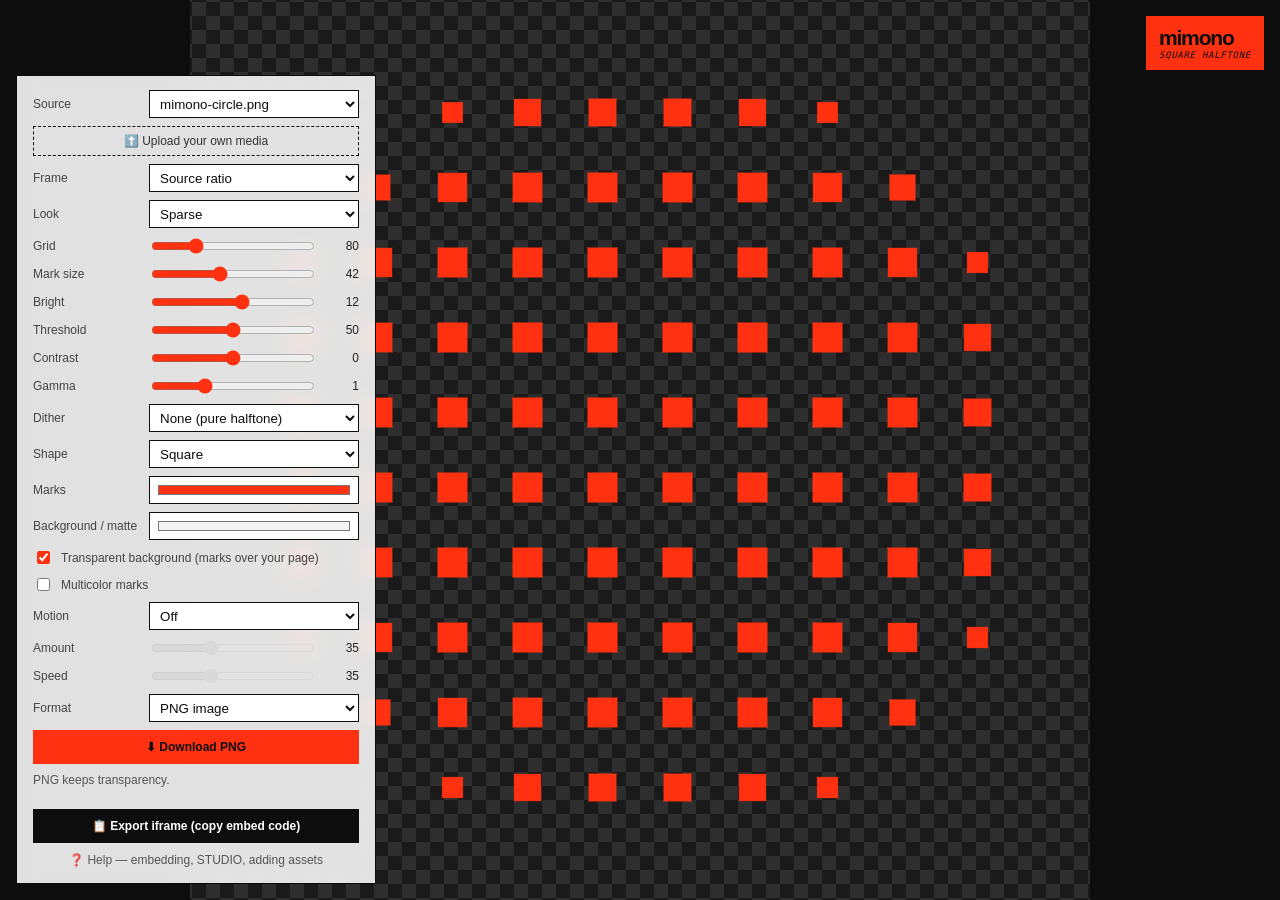
==== commit 970cce00: "Match output aspect ratio to source" ====
--- a/webgl/index.html
+++ b/webgl/index.html
@@ -23,11 +23,12 @@
       color: var(--ink);
     }
 
-    /* Keep the stage 1:1 so the default artwork stays geometrically balanced. */
+    /* Fit the current frame ratio inside the viewport without stretching it. */
     .hero {
+      --frame-aspect: 1;
       position: relative;
-      width: min(100vw, 100vh);
-      aspect-ratio: 1;
+      width: min(100vw, calc(100vh * var(--frame-aspect)));
+      aspect-ratio: var(--frame-aspect);
       background: var(--base-gray);
       overflow: hidden;
     }
@@ -194,6 +195,12 @@
     <button class="upload-btn" id="uploadBtn" type="button">⬆️ Upload your own media</button>
     <input type="file" id="uploadInput" accept="image/png,image/jpeg,image/webp,image/gif,image/avif,video/mp4,video/webm,video/quicktime" hidden>
 
+    <label for="frame">Frame</label>
+    <select id="frame">
+      <option value="source" selected>Source ratio</option>
+      <option value="square">Square crop</option>
+    </select>
+
     <label for="preset">Look</label>
     <select id="preset">
       <option value="custom">Custom</option>
@@ -301,15 +308,36 @@
     <a class="help-link" href="./help.html">❓ Help — embedding, STUDIO, adding assets</a>
   </div>
 
-  <script src="./halftone-fx.js?v=7"></script>
-  <script src="./export-media.js?v=7"></script>
+  <script src="./halftone-fx.js?v=15"></script>
+  <script src="./export-media.js?v=15"></script>
   <script>
     const fx = document.getElementById('fx');
+    const hero = document.querySelector('.hero');
+    const frameInput = document.getElementById('frame');
     const presetSelect = document.getElementById('preset');
     const motionInput = document.getElementById('motion');
     const amountInput = document.getElementById('amount');
     const speedInput = document.getElementById('speed');
     let applyingPreset = false;
+    let sourceFrame = { width: 1, height: 1, aspectRatio: 1 };
+
+    function applyFrame() {
+      const sourceRatio = Number.isFinite(sourceFrame.aspectRatio) && sourceFrame.aspectRatio > 0
+        ? sourceFrame.aspectRatio : 1;
+      const ratio = frameInput.value === 'square' ? 1 : sourceRatio;
+      hero.style.setProperty('--frame-aspect', String(ratio));
+      fx.setAttribute('aspect', frameInput.value);
+    }
+
+    fx.addEventListener('source-ready', event => {
+      const { width, height, aspectRatio } = event.detail || {};
+      if (width > 0 && height > 0 && aspectRatio > 0) {
+        sourceFrame = { width, height, aspectRatio };
+        applyFrame();
+      }
+    });
+    frameInput.addEventListener('change', applyFrame);
+    applyFrame();
 
     function setMotion(mode) {
       const active = mode !== 'off';
@@ -746,6 +774,7 @@
       const local = /^(localhost|127\.|0\.0\.0\.0|\[::1\])/.test(location.hostname);
       const base = local ? CANONICAL_EMBED : new URL('embed.html', location.href).href;
       const p = new URLSearchParams();
+      p.set('aspect', frameInput.value);
       if (currentSrc !== EMBED_DEFAULTS.src) p.set('src', currentSrc);
       const vals = {
         grid: document.getElementById('grid').value,
@@ -771,24 +800,37 @@
         p.set('phase', fx.motionPhase.toFixed(4));
       }
       const q = p.toString().replace(/=(?=&|$)/g, '').replace(/%2F/gi, '/');
+      const frameAspect = frameInput.value === 'square'
+        ? '1/1'
+        : `${sourceFrame.width || 1}/${sourceFrame.height || 1}`;
       return `<iframe src="${base}${q ? '?' + q : ''}"\n` +
-             `        style="width:100%;aspect-ratio:1/1;display:block;border:0;pointer-events:none"\n` +
+             `        style="width:100%;aspect-ratio:${frameAspect};display:block;border:0;pointer-events:none"\n` +
              `        allow="autoplay" loading="lazy" title="mimono halftone visual"></iframe>`;
     }
 
     const exportBtn = document.getElementById('exportIframe');
     exportBtn.addEventListener('click', async () => {
-      const code = buildEmbedCode();
-      window.__lastExport = code;
-      exportBtn.dataset.lastExport = code;
       const label = exportBtn.textContent;
       const done = '✓ Copied! Paste into your site builder';
+      let code = '';
       try {
+        exportBtn.textContent = 'Preparing embed…';
+        await fx.whenReady();
+        const dimensions = fx.sourceDimensions;
+        if (dimensions.width > 0 && dimensions.height > 0) sourceFrame = dimensions;
+        code = buildEmbedCode();
+        window.__lastExport = code;
+        exportBtn.dataset.lastExport = code;
         await navigator.clipboard.writeText(code);
         exportBtn.textContent = done;
-      } catch {
-        window.prompt('Copy the embed code:', code);
-        exportBtn.textContent = done;
+      } catch (error) {
+        if (code) {
+          window.prompt('Copy the embed code:', code);
+          exportBtn.textContent = done;
+        } else {
+          console.error(error);
+          exportBtn.textContent = '✗ Embed export failed';
+        }
       }
       setTimeout(() => { exportBtn.textContent = label; }, 2500);
     });
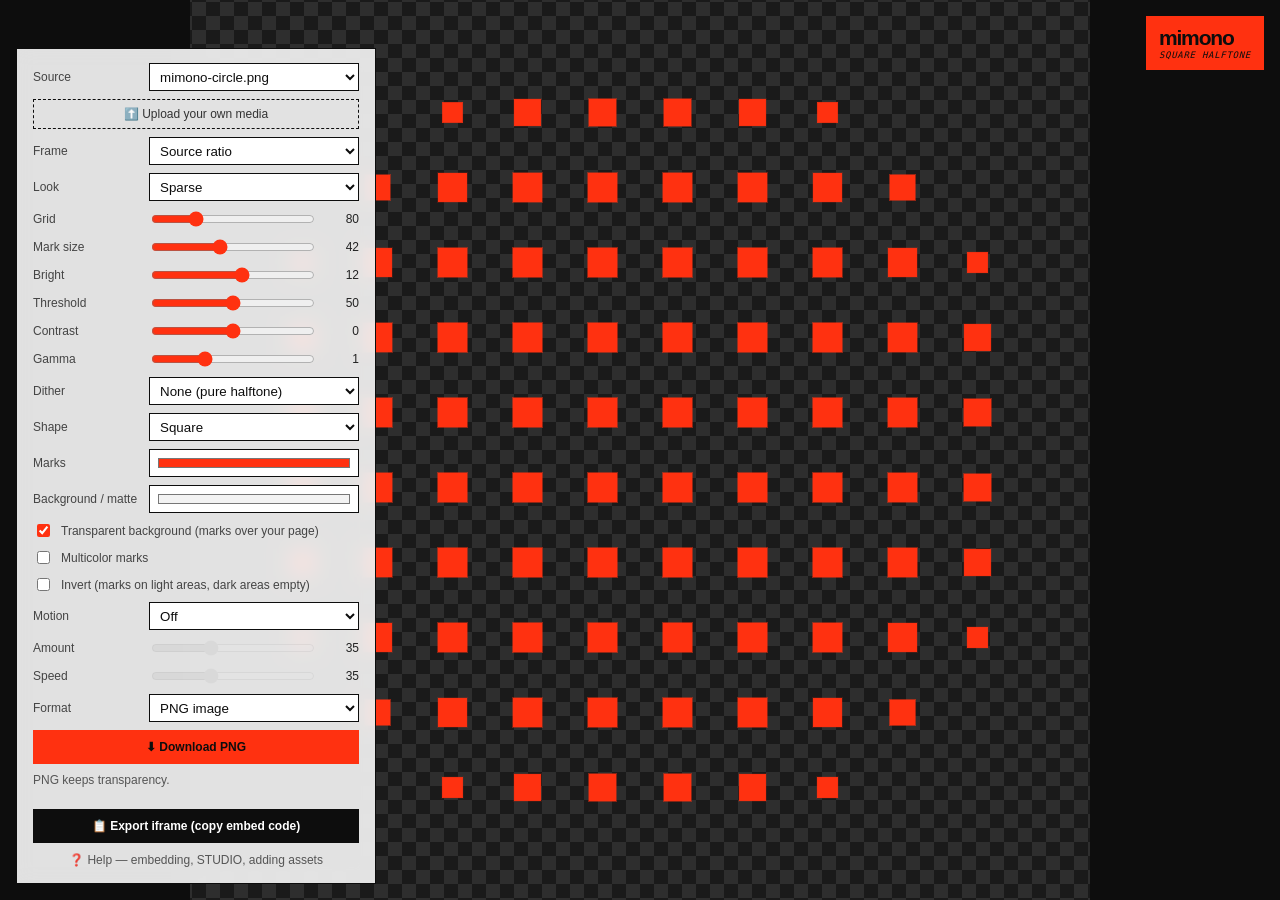
==== commit d44e0216: "Add invert option to halftone-fx Marks were always drawn on the dark areas of the source, so there w" ====
--- a/webgl/index.html
+++ b/webgl/index.html
@@ -268,6 +268,11 @@
       <label for="multicolor">Multicolor marks</label>
     </div>
 
+    <div class="row-check">
+      <input type="checkbox" id="invert">
+      <label for="invert">Invert (marks on light areas, dark areas empty)</label>
+    </div>
+
     <label for="motion">Motion</label>
     <select id="motion">
       <option value="off" selected>Off</option>
@@ -308,7 +313,7 @@
     <a class="help-link" href="./help.html">❓ Help — embedding, STUDIO, adding assets</a>
   </div>
 
-  <script src="./halftone-fx.js?v=15"></script>
+  <script src="./halftone-fx.js?v=16"></script>
   <script src="./export-media.js?v=15"></script>
   <script>
     const fx = document.getElementById('fx');
@@ -404,6 +409,12 @@
     document.getElementById('multicolor').addEventListener('change', e => {
       e.target.checked ? fx.setAttribute('multicolor', '') : fx.removeAttribute('multicolor');
       if (!applyingPreset) presetSelect.value = 'custom';
+    });
+
+    // Invert swaps which side of the source reads as foreground. Like Motion it
+    // is independent of the Look presets, so toggling it never resets them.
+    document.getElementById('invert').addEventListener('change', e => {
+      e.target.checked ? fx.setAttribute('invert', '') : fx.removeAttribute('invert');
     });
 
     motionInput.addEventListener('change', () => setMotion(motionInput.value));
@@ -793,6 +804,7 @@
         if (v !== EMBED_DEFAULTS[k]) p.set(k, v);
       }
       if (document.getElementById('multicolor').checked) p.set('multicolor', '');
+      if (document.getElementById('invert').checked) p.set('invert', '');
       if (motionInput.value !== 'off') {
         p.set('motion', motionInput.value);
         p.set('amount', amountInput.value);
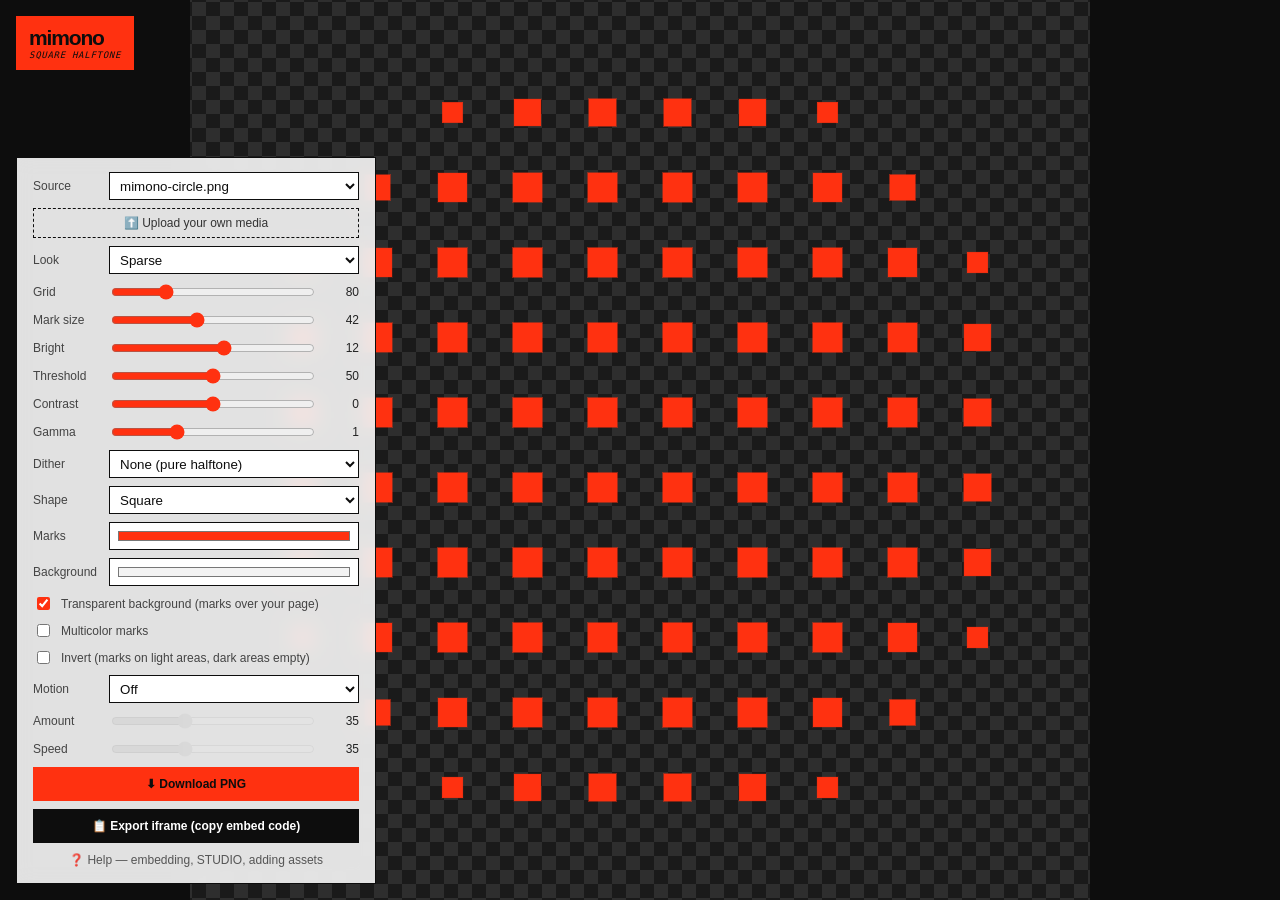
==== commit f55c96ff: "Add invert option to halftone-fx Marks were always drawn on the dark areas of the source, so there w" ====
--- a/webgl/index.html
+++ b/webgl/index.html
@@ -23,12 +23,11 @@
       color: var(--ink);
     }
 
-    /* Fit the current frame ratio inside the viewport without stretching it. */
+    /* Keep the stage 1:1 so the default artwork stays geometrically balanced. */
     .hero {
-      --frame-aspect: 1;
       position: relative;
-      width: min(100vw, calc(100vh * var(--frame-aspect)));
-      aspect-ratio: var(--frame-aspect);
+      width: min(100vw, 100vh);
+      aspect-ratio: 1;
       background: var(--base-gray);
       overflow: hidden;
     }
@@ -81,9 +80,6 @@
       align-items: center;
       font-size: 12px;
       width: min(360px, calc(100vw - 32px));
-      max-height: calc(100vh - 32px);
-      overflow-y: auto;
-      scrollbar-width: thin;
     }
     .panel label { color: #444; }
     .panel input[type="range"] { width: 100%; accent-color: var(--play-red); }
@@ -100,30 +96,11 @@
       text-decoration: none; padding: 2px;
     }
     .panel .help-link:hover { color: var(--text-red); }
-    .panel .help-link[aria-disabled="true"] { opacity: 0.45; pointer-events: none; }
     .panel .export-btn {
       grid-column: 1 / 4; padding: 9px; border: 1px solid var(--play-red); border-radius: 0;
       background: var(--play-red); color: var(--ink); font-weight: 700; font-size: 12px; cursor: pointer;
     }
     .panel .export-btn:hover { background: var(--ink); border-color: var(--ink); color: #fff; }
-    .panel .export-btn:disabled { cursor: not-allowed; opacity: 0.55; }
-    .panel .export-btn:disabled:hover { background: var(--play-red); border-color: var(--play-red); color: var(--ink); }
-    .panel .export-btn.cancel-btn { background: #fff; border-color: var(--ink); color: var(--ink); }
-    .panel .export-status {
-      grid-column: 1 / 4;
-      min-height: 2.4em;
-      color: #555;
-      font-size: 12px;
-      line-height: 1.35;
-    }
-    .panel .export-status.error { color: #a00; }
-    .panel .export-progress {
-      grid-column: 1 / 4;
-      width: 100%;
-      height: 4px;
-      border: 0;
-      accent-color: var(--play-red);
-    }
     .panel .embed-btn { background: var(--ink); border-color: var(--ink); color: #fff; }
     .panel .embed-btn:hover { background: var(--play-red); border-color: var(--play-red); color: var(--ink); }
     .panel .upload-btn {
@@ -134,7 +111,8 @@
     .panel .upload-btn:disabled { cursor: wait; opacity: 0.6; }
     .panel .upload-btn.error { border-color: #a00; color: #a00; }
     .panel input[type="range"]:disabled { opacity: 0.35; }
-    @media (min-width: 601px) {
+    @media (min-width: 601px) and (max-height: 520px) {
+      .panel { max-height: calc(100vh - 32px); overflow-y: auto; }
       .brand-lockup { left: auto; right: 16px; }
     }
     @media (max-width: 600px) {
@@ -195,12 +173,6 @@
     <button class="upload-btn" id="uploadBtn" type="button">⬆️ Upload your own media</button>
     <input type="file" id="uploadInput" accept="image/png,image/jpeg,image/webp,image/gif,image/avif,video/mp4,video/webm,video/quicktime" hidden>
 
-    <label for="frame">Frame</label>
-    <select id="frame">
-      <option value="source" selected>Source ratio</option>
-      <option value="square">Square crop</option>
-    </select>
-
     <label for="preset">Look</label>
     <select id="preset">
       <option value="custom">Custom</option>
@@ -255,8 +227,8 @@
     <label for="dotColor">Marks</label>
     <input type="color" id="dotColor" value="#ff3110">
 
-    <label for="bgColor">Background / matte</label>
-    <input type="color" id="bgColor" value="#f3f3f3">
+    <label for="bgColor">Background</label>
+    <input type="color" id="bgColor" value="#f3f3f3" disabled>
 
     <div class="row-check">
       <input type="checkbox" id="transparentBg" checked>
@@ -291,58 +263,20 @@
     <input type="range" id="speed" min="0" max="100" value="35" disabled>
     <output id="speedOut">35</output>
 
-    <label for="exportFormat">Format</label>
-    <select id="exportFormat">
-      <option value="png" selected>PNG image</option>
-      <option value="mp4">MP4 video</option>
-      <option value="gif">Animated GIF</option>
-    </select>
-
-    <label for="exportDuration" id="exportDurationLabel" hidden>Length</label>
-    <select id="exportDuration" hidden>
-      <option value="3">3 seconds</option>
-      <option value="6" selected>6 seconds</option>
-      <option value="12">12 seconds</option>
-    </select>
-
-    <button class="export-btn" id="downloadMedia">⬇ Download PNG</button>
-    <div class="export-status" id="exportStatus" role="status" aria-live="polite" aria-atomic="true">PNG keeps transparency. Video and GIF use #f3f3f3 behind transparent marks.</div>
-    <progress class="export-progress" id="exportProgress" max="1" value="0" aria-label="Export progress" hidden></progress>
+    <button class="export-btn" id="downloadPng">⬇ Download PNG</button>
     <button class="export-btn embed-btn" id="exportIframe">📋 Export iframe (copy embed code)</button>
 
     <a class="help-link" href="./help.html">❓ Help — embedding, STUDIO, adding assets</a>
   </div>
 
-  <script src="./halftone-fx.js?v=16"></script>
-  <script src="./export-media.js?v=15"></script>
+  <script src="./halftone-fx.js"></script>
   <script>
     const fx = document.getElementById('fx');
-    const hero = document.querySelector('.hero');
-    const frameInput = document.getElementById('frame');
     const presetSelect = document.getElementById('preset');
     const motionInput = document.getElementById('motion');
     const amountInput = document.getElementById('amount');
     const speedInput = document.getElementById('speed');
     let applyingPreset = false;
-    let sourceFrame = { width: 1, height: 1, aspectRatio: 1 };
-
-    function applyFrame() {
-      const sourceRatio = Number.isFinite(sourceFrame.aspectRatio) && sourceFrame.aspectRatio > 0
-        ? sourceFrame.aspectRatio : 1;
-      const ratio = frameInput.value === 'square' ? 1 : sourceRatio;
-      hero.style.setProperty('--frame-aspect', String(ratio));
-      fx.setAttribute('aspect', frameInput.value);
-    }
-
-    fx.addEventListener('source-ready', event => {
-      const { width, height, aspectRatio } = event.detail || {};
-      if (width > 0 && height > 0 && aspectRatio > 0) {
-        sourceFrame = { width, height, aspectRatio };
-        applyFrame();
-      }
-    });
-    frameInput.addEventListener('change', applyFrame);
-    applyFrame();
 
     function setMotion(mode) {
       const active = mode !== 'off';
@@ -378,6 +312,7 @@
     bind('dither', 'dither');
     bind('shape', 'shape');
     bind('dotColor', 'dot-color');
+    bind('bgColor', 'background');
 
     const PRESETS = {
       sparse: { grid: 80, markSize: 42,  brightness: 12, threshold: 50, contrast: 0,  gamma: 1,   dither: 'none',   shape: 'square', multicolor: false },
@@ -428,12 +363,8 @@
     });
 
     const bgColorInput = document.getElementById('bgColor');
-    bgColorInput.addEventListener('input', () => {
-      if (!document.getElementById('transparentBg').checked) {
-        fx.setAttribute('background', bgColorInput.value);
-      }
-    });
     document.getElementById('transparentBg').addEventListener('change', e => {
+      bgColorInput.disabled = e.target.checked;
       fx.setAttribute('background', e.target.checked ? 'transparent' : bgColorInput.value);
       document.querySelector('.hero').classList.toggle('checker', e.target.checked);
     });
@@ -449,7 +380,7 @@
 
     // Populate the Source dropdown from the repo's assets folder on GitHub,
     // so committing a new file there makes it appear here — no code changes.
-    const ASSETS_API = 'https://api.github.com/repos/playbox-dev/halftone-dithering-fx/contents/webgl/assets?ref=main';
+    const ASSETS_API = 'https://api.github.com/repos/playbox-dev/halftone-dithering-fx/contents/webgl/assets';
     const MEDIA_RE = /\.(mp4|webm|ogv|mov|m4v|png|jpe?g|gif|webp|avif)$/i;
     (async () => {
       try {
@@ -506,7 +437,6 @@
     const uploadBtn = document.getElementById('uploadBtn');
     const uploadInput = document.getElementById('uploadInput');
     const uploadIdle = uploadBtn.textContent;
-    let uploadInProgress = false;
 
     let uploadStatusTimer = 0;
     function uploadStatus(text, isError) {
@@ -526,9 +456,7 @@
       if (!file) return;
       if (file.size > UPLOAD_MAX_BYTES) return uploadStatus('✗ Over the 50MB limit', true);
 
-      uploadInProgress = true;
       uploadBtn.disabled = true;
-      downloadBtn.disabled = true;
       uploadStatus('⏳ Uploading…');
       try {
         const r = await fetch(UPLOAD_ENDPOINT, {
@@ -553,226 +481,35 @@
       } catch (err) {
         uploadStatus('✗ ' + err.message, true);
       } finally {
-        uploadInProgress = false;
         uploadBtn.disabled = false;
-        if (!activeExport) downloadBtn.disabled = false;
-      }
-    });
-
-    // --- Download PNG / MP4 / WebM / GIF ---
-    const panel = document.querySelector('.panel');
-    const exportFormat = document.getElementById('exportFormat');
-    const exportDuration = document.getElementById('exportDuration');
-    const exportDurationLabel = document.getElementById('exportDurationLabel');
-    const exportStatus = document.getElementById('exportStatus');
-    const exportProgress = document.getElementById('exportProgress');
-    const downloadBtn = document.getElementById('downloadMedia');
-    const helpLink = panel.querySelector('.help-link');
-    const transparentBgInput = document.getElementById('transparentBg');
-    const mediaExporter = new MimonoMediaExporter(fx, {
-      getMatte: () => bgColorInput.value,
-    });
-    const capabilities = MimonoMediaExporter.capabilities();
-    let activeExport = null;
-    let disabledBeforeExport = null;
-    let helpLinkTabIndex = null;
-    let exportStatusTimer = 0;
-    let lastProgressAnnouncement = '';
-
-    const mp4Option = exportFormat.querySelector('option[value="mp4"]');
-    const gifOption = exportFormat.querySelector('option[value="gif"]');
-    if (!capabilities.mp4) {
-      mp4Option.disabled = true;
-      mp4Option.textContent = 'MP4 — unavailable in this browser';
-    }
-    if (capabilities.webm) {
-      const webmOption = document.createElement('option');
-      webmOption.value = 'webm';
-      webmOption.textContent = 'WebM video';
-      mp4Option.after(webmOption);
-    }
-    gifOption.disabled = true;
-    gifOption.textContent = capabilities.gif ? 'GIF — checking support…' : 'GIF — unavailable in this browser';
-    if (capabilities.gif) MimonoMediaExporter.gifSupported().then(supported => {
-      gifOption.disabled = !supported;
-      gifOption.textContent = supported ? 'Animated GIF' : 'GIF — unavailable in this browser';
-    });
-
-    function formatName(format = exportFormat.value) {
-      return { png: 'PNG', mp4: 'MP4', webm: 'WebM', gif: 'GIF' }[format] || format.toUpperCase();
-    }
-
-    function defaultExportStatus() {
-      const format = exportFormat.value;
-      if (format === 'png') {
-        return transparentBgInput.checked
-          ? 'PNG keeps transparency.'
-          : 'PNG includes the selected background.';
-      }
-      if (transparentBgInput.checked) {
-        return `${formatName()} uses ${bgColorInput.value.toUpperCase()} behind transparent marks. Exports are silent.`;
-      }
-      return `${formatName()} uses the selected background. Exports are silent.`;
-    }
-
-    function setExportStatus(message, isError = false) {
-      clearTimeout(exportStatusTimer);
-      exportStatus.textContent = message;
-      exportStatus.classList.toggle('error', isError);
-    }
-
-    function updateExportUi(resetStatus = true) {
-      const format = exportFormat.value;
-      const animated = format !== 'png';
-      exportDuration.hidden = !animated;
-      exportDurationLabel.hidden = !animated;
-      const longOption = exportDuration.querySelector('option[value="12"]');
-      longOption.disabled = format === 'gif';
-      if (format === 'gif' && exportDuration.value === '12') exportDuration.value = '6';
-      if (!activeExport) downloadBtn.textContent = `⬇ Download ${formatName(format)}`;
-      if (!activeExport) exportProgress.hidden = true;
-      if (resetStatus) setExportStatus(defaultExportStatus());
-    }
-
-    function setExportBusy(busy) {
-      const controls = [...panel.querySelectorAll('button, input, select')];
-      if (busy) {
-        disabledBeforeExport = new Map(controls.map(control => [control, control.disabled]));
-        controls.forEach(control => { control.disabled = true; });
+      }
+    });
+
+    // --- Download PNG ---
+    const downloadBtn = document.getElementById('downloadPng');
+    downloadBtn.addEventListener('click', async () => {
+      const label = downloadBtn.textContent;
+      downloadBtn.disabled = true;
+      downloadBtn.textContent = 'Rendering PNG…';
+      try {
+        const blob = await fx.snapshot();
+        const url = URL.createObjectURL(blob);
+        const link = document.createElement('a');
+        link.href = url;
+        link.download = 'mimono-halftone.png';
+        document.body.appendChild(link);
+        link.click();
+        link.remove();
+        setTimeout(() => URL.revokeObjectURL(url), 1000);
+        downloadBtn.textContent = '✓ PNG downloaded';
+      } catch (err) {
+        console.error(err);
+        downloadBtn.textContent = '✗ Download failed';
+      } finally {
         downloadBtn.disabled = false;
-        downloadBtn.classList.add('cancel-btn');
-        downloadBtn.textContent = 'Cancel export';
-        helpLinkTabIndex = helpLink.getAttribute('tabindex');
-        helpLink.setAttribute('aria-disabled', 'true');
-        helpLink.setAttribute('tabindex', '-1');
-        lastProgressAnnouncement = '';
-        return;
-      }
-      if (disabledBeforeExport) {
-        for (const [control, disabled] of disabledBeforeExport) control.disabled = disabled;
-      }
-      disabledBeforeExport = null;
-      downloadBtn.classList.remove('cancel-btn');
-      helpLink.removeAttribute('aria-disabled');
-      if (helpLinkTabIndex === null) helpLink.removeAttribute('tabindex');
-      else helpLink.setAttribute('tabindex', helpLinkTabIndex);
-      helpLinkTabIndex = null;
-    }
-
-    function downloadBlob(blob, filename) {
-      const url = URL.createObjectURL(blob);
-      const link = document.createElement('a');
-      link.href = url;
-      link.download = filename;
-      document.body.appendChild(link);
-      link.click();
-      link.remove();
-      setTimeout(() => URL.revokeObjectURL(url), 2000);
-    }
-
-    function showProgress(progress) {
-      let announcement = '';
-      if (progress.stage === 'rendering') {
-        exportProgress.hidden = true;
-        announcement = 'Rendering PNG…';
-      } else if (progress.stage === 'recording') {
-        exportProgress.hidden = false;
-        exportProgress.max = progress.duration;
-        exportProgress.value = progress.elapsed;
-        const elapsed = Math.min(progress.duration, Math.floor(progress.elapsed));
-        announcement = `Recording ${formatName(progress.format)}… ${elapsed} / ${progress.duration} s`;
-      } else if (progress.stage === 'finalizing') {
-        exportProgress.hidden = false;
-        exportProgress.removeAttribute('value');
-        announcement = `Finalizing ${formatName(progress.format)}…`;
-      } else if (progress.stage === 'capturing') {
-        exportProgress.hidden = false;
-        exportProgress.max = progress.total;
-        exportProgress.value = progress.current;
-        const percent = Math.floor(progress.current / progress.total * 10) * 10;
-        announcement = `Capturing GIF frames… ${percent}%`;
-      } else if (progress.stage === 'encoding') {
-        exportProgress.hidden = false;
-        exportProgress.max = progress.total;
-        exportProgress.value = progress.current;
-        const percent = Math.floor(progress.current / progress.total * 10) * 10;
-        announcement = `Encoding GIF… ${percent}%`;
-      }
-      if (announcement && announcement !== lastProgressAnnouncement) {
-        lastProgressAnnouncement = announcement;
-        setExportStatus(announcement);
-      }
-    }
-
-    exportFormat.addEventListener('change', updateExportUi);
-    bgColorInput.addEventListener('input', () => {
-      if (!activeExport) setExportStatus(defaultExportStatus());
-    });
-    transparentBgInput.addEventListener('change', () => {
-      if (!activeExport) setExportStatus(defaultExportStatus());
-    });
-    helpLink.addEventListener('click', event => {
-      if (activeExport) event.preventDefault();
-    });
-
-    downloadBtn.addEventListener('click', async () => {
-      if (activeExport) {
-        activeExport.abort();
-        downloadBtn.disabled = true;
-        downloadBtn.textContent = 'Cancelling…';
-        setExportStatus('Cancelling export…');
-        return;
-      }
-      if (uploadInProgress) {
-        setExportStatus('Wait for the upload to finish before exporting.');
-        return;
-      }
-
-      const format = exportFormat.value;
-      const duration = Number(exportDuration.value);
-      const controller = new AbortController();
-      activeExport = controller;
-      setExportBusy(true);
-      let exportHadError = false;
-
-      try {
-        const result = await mediaExporter.export(format, {
-          duration,
-          signal: controller.signal,
-          onProgress: showProgress,
-        });
-        const filename = `mimono-halftone.${result.extension}`;
-        window.__lastMediaExport = {
-          format,
-          filename,
-          mimeType: result.mimeType,
-          size: result.blob.size,
-        };
-        downloadBlob(result.blob, filename);
-        setExportStatus(`${formatName(format)} downloaded`);
-      } catch (error) {
-        if (error?.name === 'AbortError') {
-          setExportStatus('Export cancelled');
-        } else {
-          exportHadError = true;
-          console.error(error);
-          setExportStatus(error?.message || 'Export failed', true);
-        }
-      } finally {
-        if (activeExport === controller) activeExport = null;
-        setExportBusy(false);
-        updateExportUi(false);
-        if (!exportHadError) {
-          exportStatusTimer = setTimeout(() => {
-            if (!activeExport) setExportStatus(defaultExportStatus());
-          }, 4000);
-        }
-      }
-    });
-
-    window.addEventListener('pagehide', () => activeExport?.abort());
-
-    updateExportUi();
+        setTimeout(() => { downloadBtn.textContent = label; }, 2500);
+      }
+    });
 
     // --- Export iframe ---
     // Emits only params that differ from embed.html's defaults, so URLs stay short.
@@ -785,7 +522,6 @@
       const local = /^(localhost|127\.|0\.0\.0\.0|\[::1\])/.test(location.hostname);
       const base = local ? CANONICAL_EMBED : new URL('embed.html', location.href).href;
       const p = new URLSearchParams();
-      p.set('aspect', frameInput.value);
       if (currentSrc !== EMBED_DEFAULTS.src) p.set('src', currentSrc);
       const vals = {
         grid: document.getElementById('grid').value,
@@ -812,37 +548,24 @@
         p.set('phase', fx.motionPhase.toFixed(4));
       }
       const q = p.toString().replace(/=(?=&|$)/g, '').replace(/%2F/gi, '/');
-      const frameAspect = frameInput.value === 'square'
-        ? '1/1'
-        : `${sourceFrame.width || 1}/${sourceFrame.height || 1}`;
       return `<iframe src="${base}${q ? '?' + q : ''}"\n` +
-             `        style="width:100%;aspect-ratio:${frameAspect};display:block;border:0;pointer-events:none"\n` +
+             `        style="width:100%;aspect-ratio:1/1;display:block;border:0;pointer-events:none"\n` +
              `        allow="autoplay" loading="lazy" title="mimono halftone visual"></iframe>`;
     }
 
     const exportBtn = document.getElementById('exportIframe');
     exportBtn.addEventListener('click', async () => {
+      const code = buildEmbedCode();
+      window.__lastExport = code;
+      exportBtn.dataset.lastExport = code;
       const label = exportBtn.textContent;
       const done = '✓ Copied! Paste into your site builder';
-      let code = '';
       try {
-        exportBtn.textContent = 'Preparing embed…';
-        await fx.whenReady();
-        const dimensions = fx.sourceDimensions;
-        if (dimensions.width > 0 && dimensions.height > 0) sourceFrame = dimensions;
-        code = buildEmbedCode();
-        window.__lastExport = code;
-        exportBtn.dataset.lastExport = code;
         await navigator.clipboard.writeText(code);
         exportBtn.textContent = done;
-      } catch (error) {
-        if (code) {
-          window.prompt('Copy the embed code:', code);
-          exportBtn.textContent = done;
-        } else {
-          console.error(error);
-          exportBtn.textContent = '✗ Embed export failed';
-        }
+      } catch {
+        window.prompt('Copy the embed code:', code);
+        exportBtn.textContent = done;
       }
       setTimeout(() => { exportBtn.textContent = label; }, 2500);
     });
